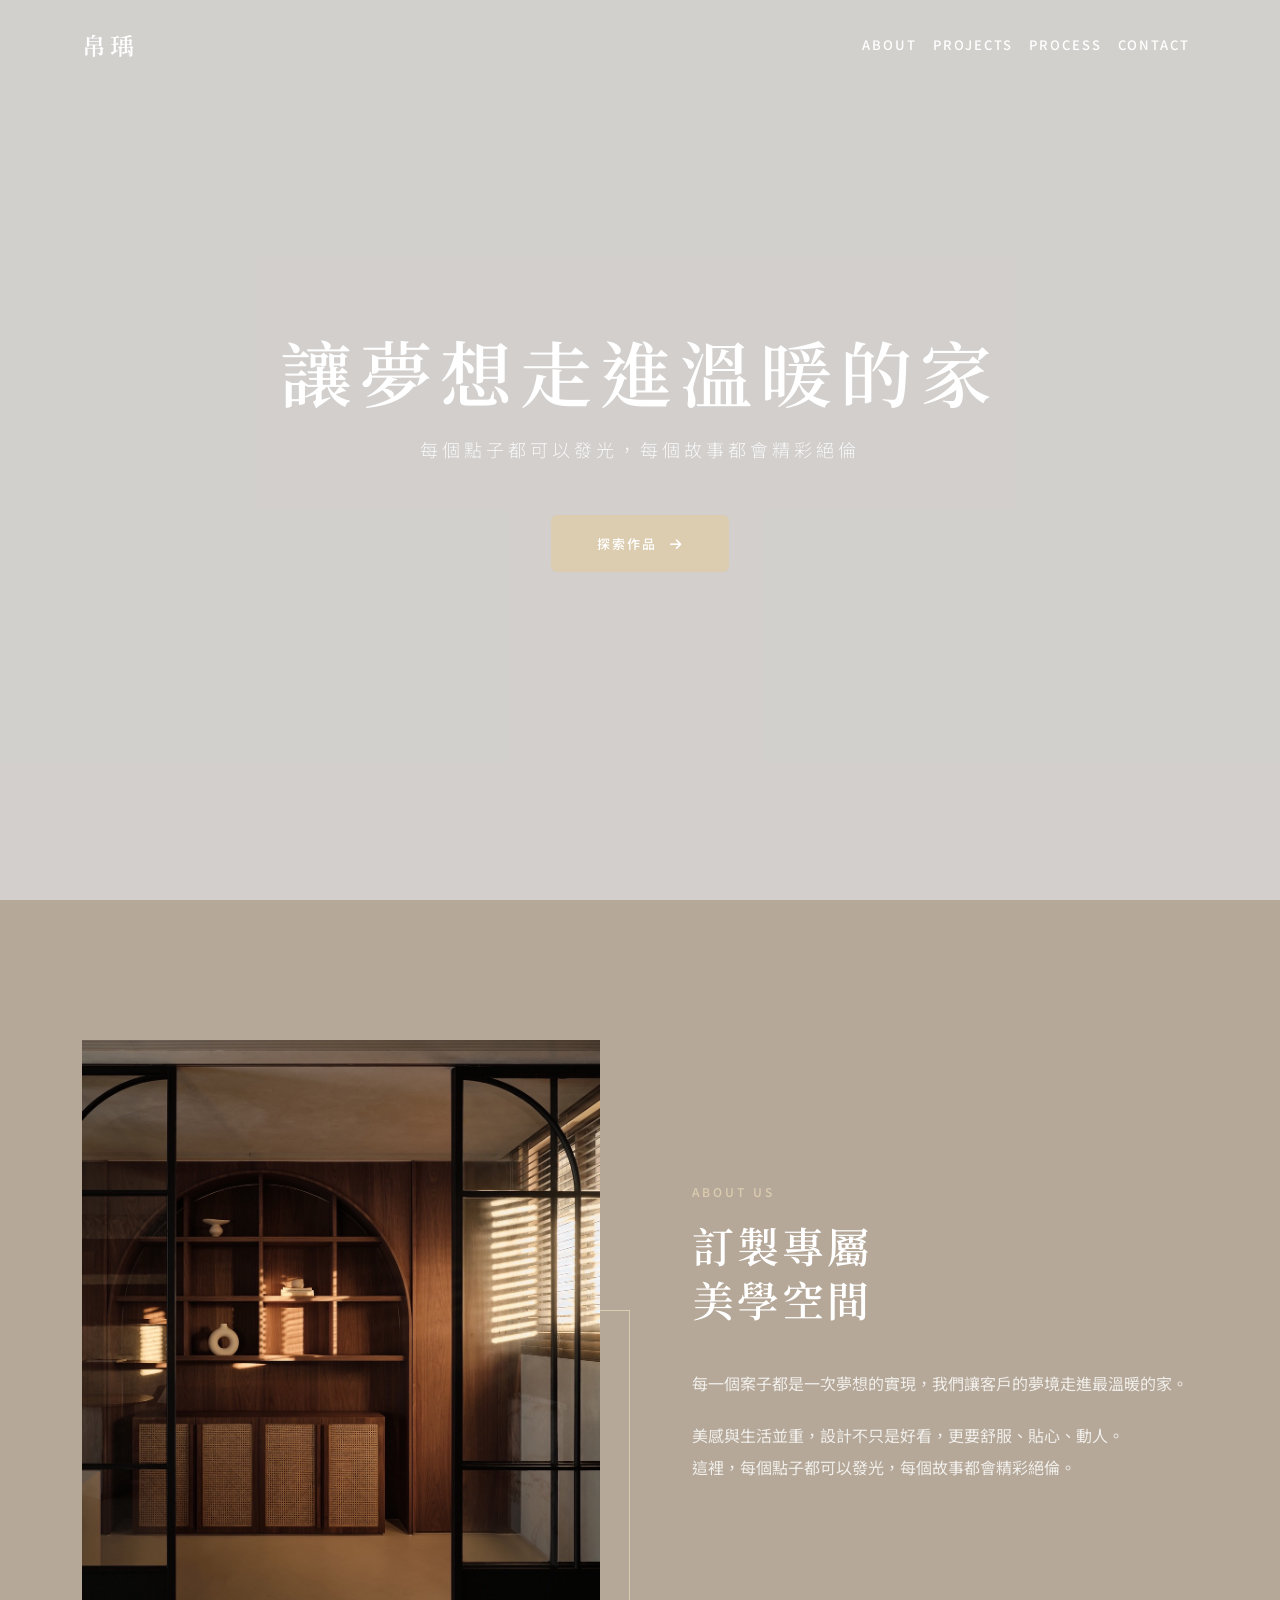
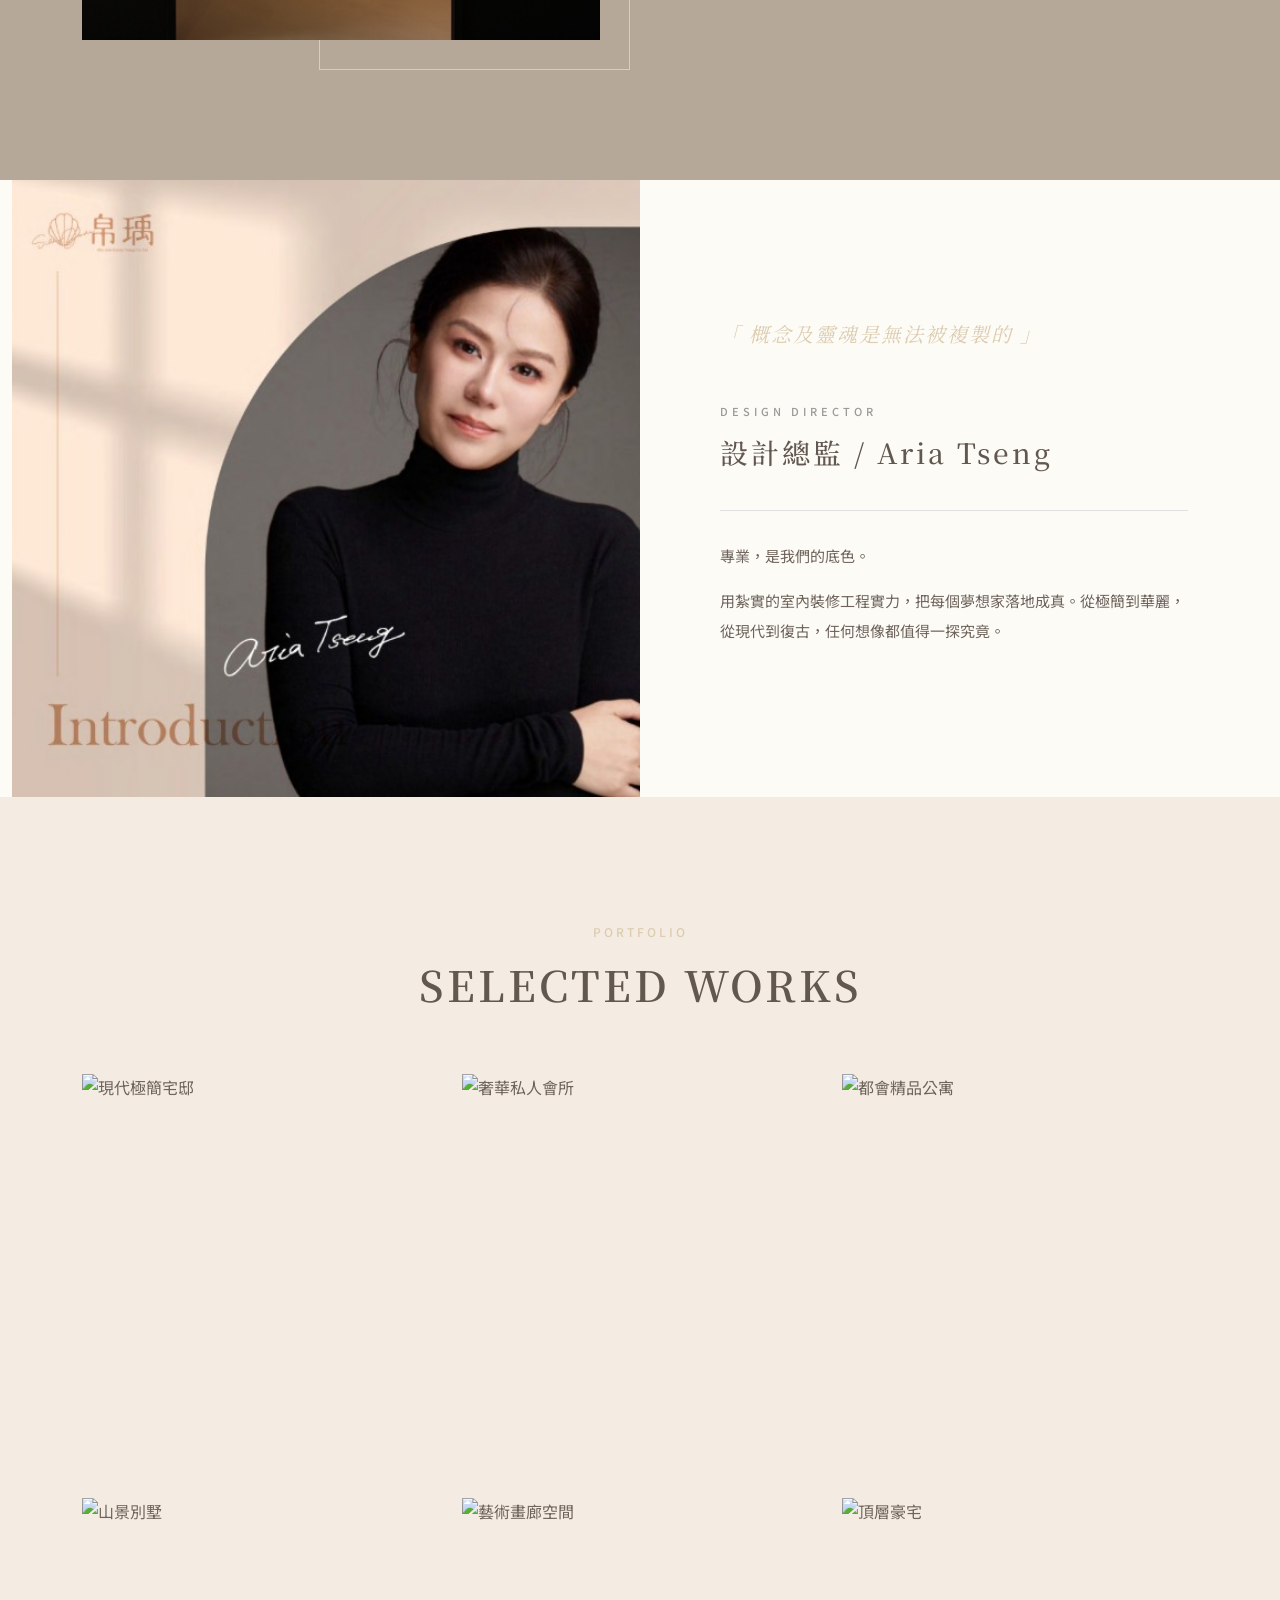
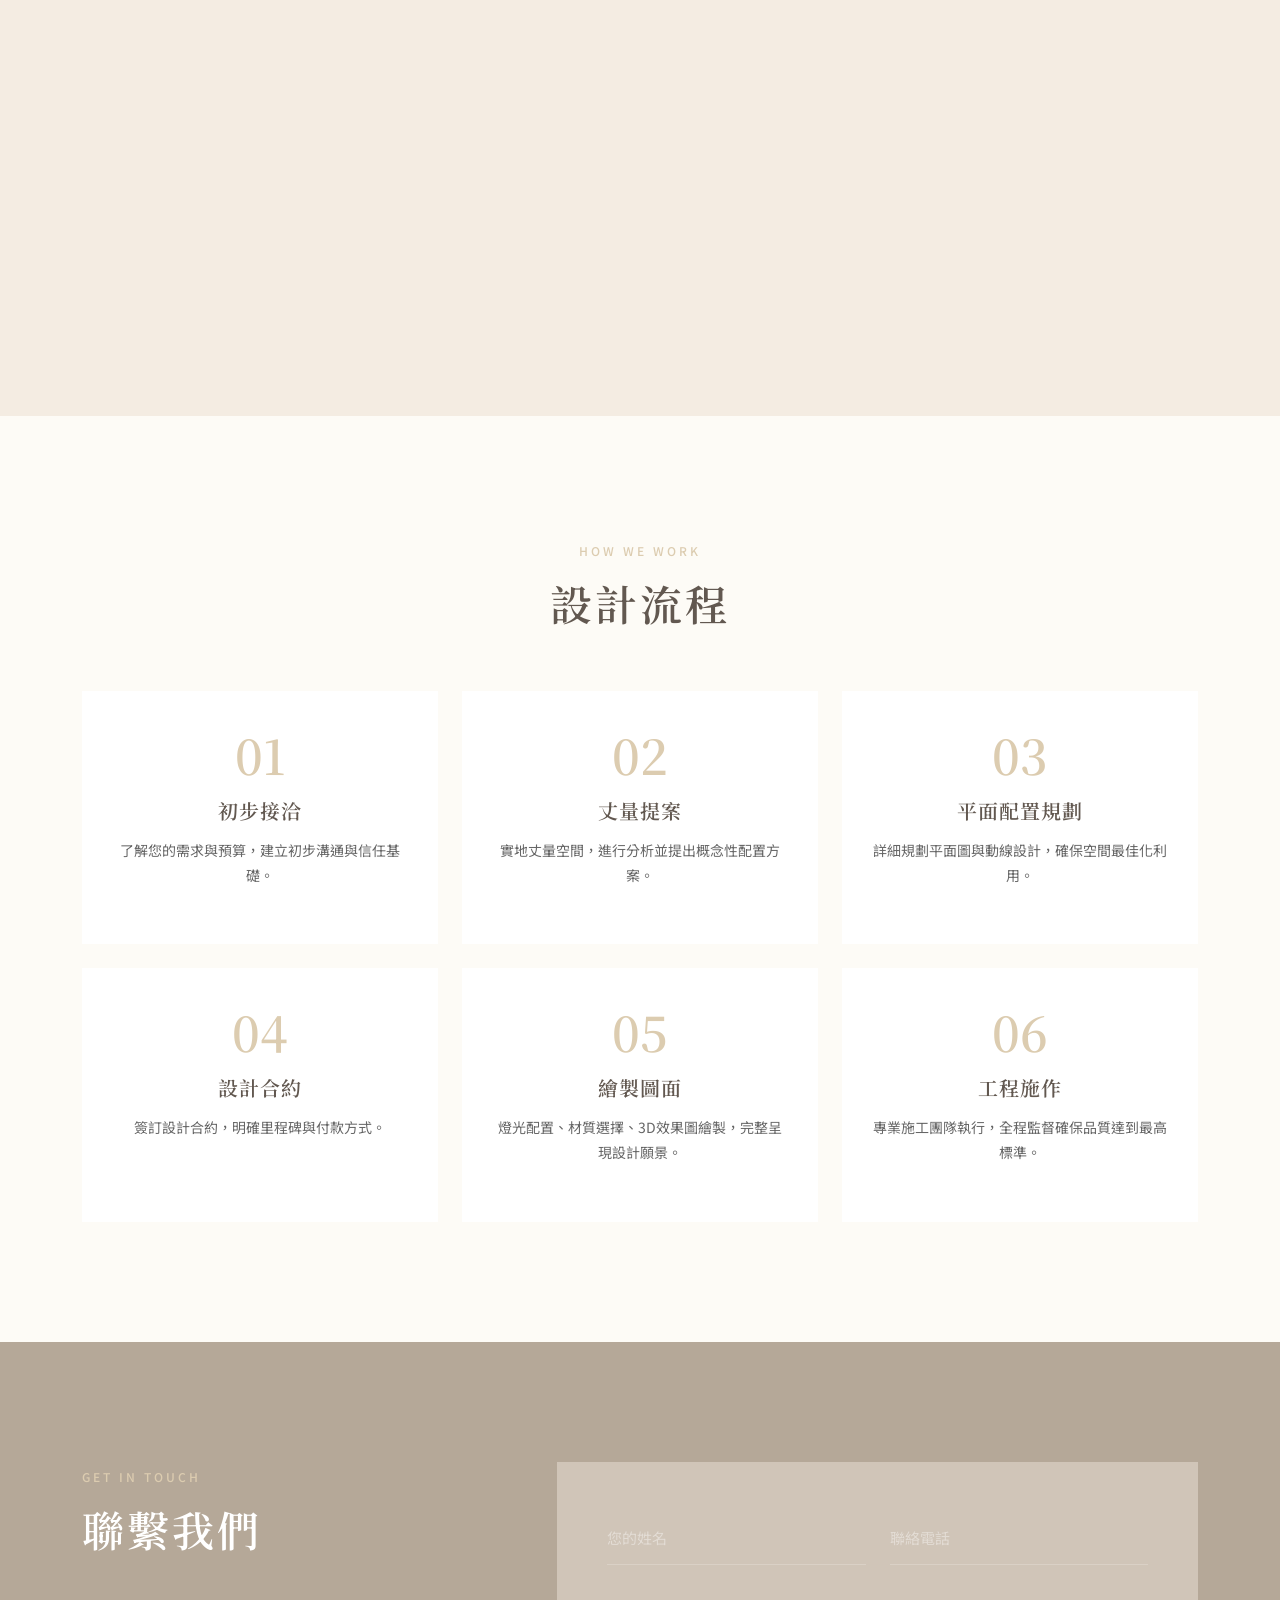
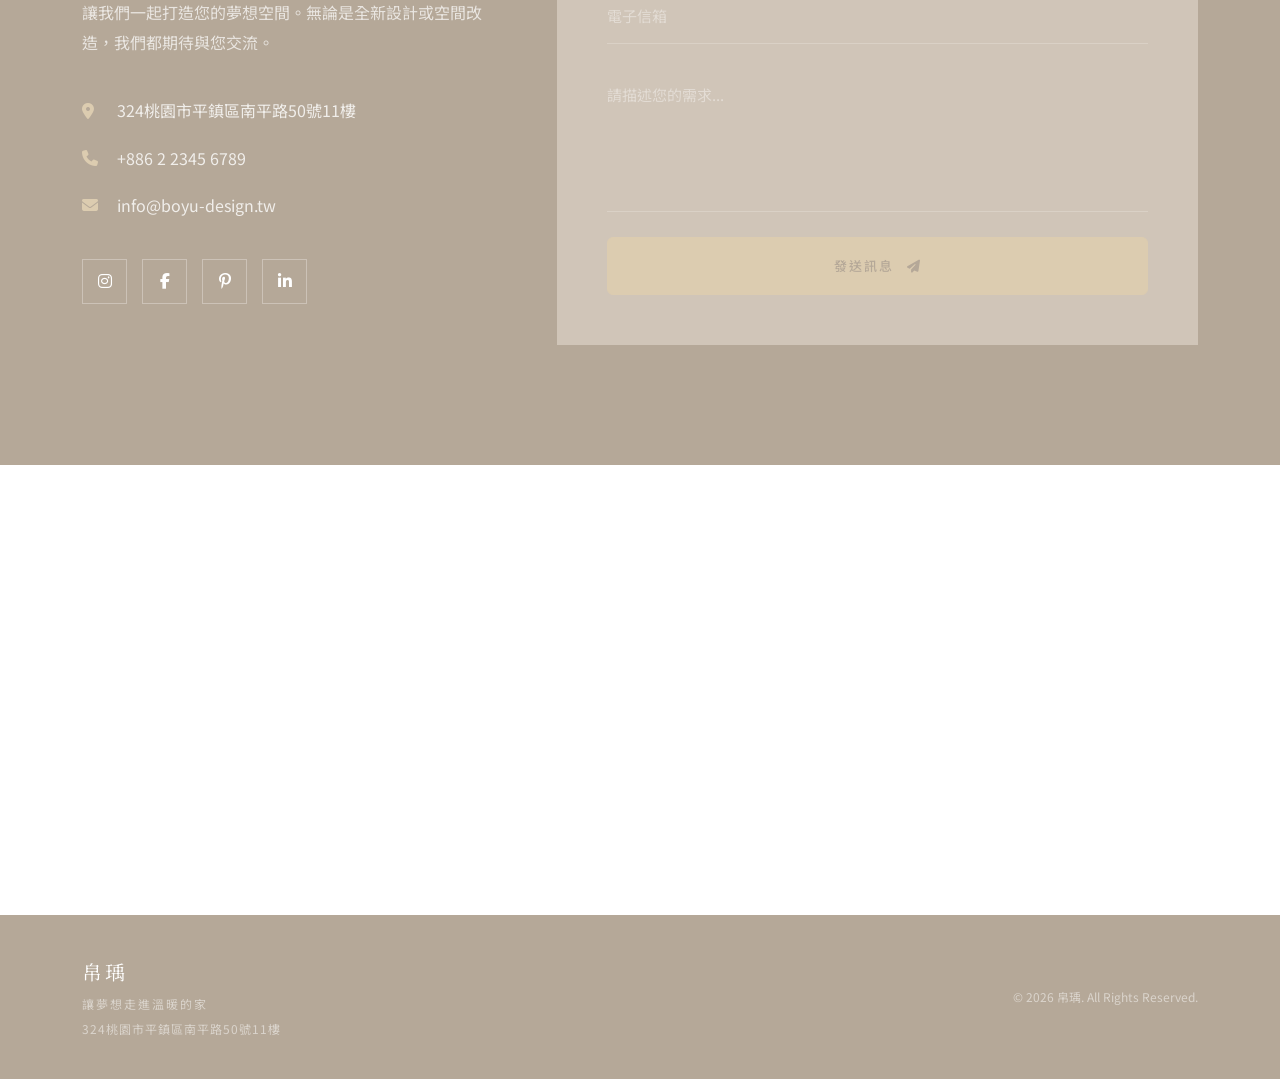
==== index.html @ a14db88b "feat: add interactive Google Maps to footer" ====
<!DOCTYPE html>
<html lang="zh-TW">

<head>
    <meta charset="UTF-8">
    <meta name="viewport" content="width=device-width, initial-scale=1.0">
    <meta name="description" content="帛瑀室內設計 - 每一個案子都是一次夢想的實現，讓客戶的夢境走進最溫暖的家">
    <title>帛瑀 | 頂級室內設計</title>

    <!-- Google Fonts -->
    <link rel="preconnect" href="https://fonts.googleapis.com">
    <link rel="preconnect" href="https://fonts.gstatic.com" crossorigin>
    <link
        href="https://fonts.googleapis.com/css2?family=Noto+Sans+TC:wght@300;400;500;700&family=Noto+Serif+TC:wght@400;500;600;700&display=swap"
        rel="stylesheet">

    <!-- Bootstrap 5 CSS -->
    <link href="https://cdn.jsdelivr.net/npm/bootstrap@5.3.2/dist/css/bootstrap.min.css" rel="stylesheet">

    <!-- Font Awesome -->
    <link rel="stylesheet" href="https://cdnjs.cloudflare.com/ajax/libs/font-awesome/6.5.1/css/all.min.css">

    <!-- Custom CSS -->
    <link rel="stylesheet" href="style.css">
</head>

<body>
    <!-- Navbar -->
    <nav class="navbar navbar-expand-lg fixed-top" id="mainNavbar">
        <div class="container">
            <a class="navbar-brand" href="#">帛瑀</a>
            <button class="navbar-toggler" type="button" data-bs-toggle="collapse" data-bs-target="#navbarNav"
                aria-controls="navbarNav" aria-expanded="false" aria-label="Toggle navigation">
                <span class="navbar-toggler-icon"></span>
            </button>
            <div class="collapse navbar-collapse justify-content-end" id="navbarNav">
                <ul class="navbar-nav">
                    <li class="nav-item">
                        <a class="nav-link" href="#about">ABOUT</a>
                    </li>
                    <li class="nav-item">
                        <a class="nav-link" href="#projects">PROJECTS</a>
                    </li>
                    <li class="nav-item">
                        <a class="nav-link" href="#process">PROCESS</a>
                    </li>
                    <li class="nav-item">
                        <a class="nav-link" href="#contact">CONTACT</a>
                    </li>
                </ul>
            </div>
        </div>
    </nav>

    <!-- Hero Section -->
    <section class="hero-section" id="hero">
        <div class="hero-slideshow">
            <div class="hero-slide hero-slide-1 active"></div>
            <div class="hero-slide hero-slide-2"></div>
        </div>
        <div class="hero-overlay"></div>
        <div class="hero-content">
            <h1 class="hero-title">讓夢想走進溫暖的家</h1>
            <p class="hero-subtitle">每個點子都可以發光，每個故事都會精彩絕倫</p>
            <a href="#projects" class="btn btn-hero">探索作品 <i class="fas fa-arrow-right ms-2"></i></a>
        </div>
    </section>

    <!-- About Section -->
    <section class="about-section" id="about">
        <div class="container">
            <div class="row align-items-center">
                <div class="col-lg-6 about-image-col">
                    <div class="about-image-wrapper">
                        <img src="IMG_1016.JPG" alt="關於我們" class="about-image">
                        <div class="about-image-accent"></div>
                    </div>
                </div>
                <div class="col-lg-6 about-text-col">
                    <div class="about-content" data-reveal>
                        <span class="section-label">ABOUT US</span>
                        <h2 class="section-title">訂製專屬<br>美學空間</h2>
                        <p class="about-description">
                            每一個案子都是一次夢想的實現，我們讓客戶的夢境走進最溫暖的家。
                        </p>
                        <p class="about-description">
                            美感與生活並重，設計不只是好看，更要舒服、貼心、動人。<br>
                            這裡，每個點子都可以發光，每個故事都會精彩絕倫。
                        </p>
                    </div>
                </div>
            </div>
        </div>
    </section>

    <!-- Designer Section -->
    <section class="designer-section" id="designer">
        <div class="container-fluid">
            <div class="row g-0 align-items-stretch">
                <div class="col-lg-6">
                    <div class="designer-photo">
                        <img src="introductor.jpg" alt="設計總監 Aria Tseng">
                    </div>
                </div>
                <div class="col-lg-6">
                    <div class="designer-info">
                        <div class="designer-quote">
                            「 概念及靈魂是無法被複製的 」
                        </div>
                        <div class="designer-header">
                            <span class="designer-label">DESIGN DIRECTOR</span>
                            <h2 class="designer-title">設計總監 / Aria Tseng</h2>
                        </div>
                        <div class="designer-bio">
                            <p>專業，是我們的底色。</p>
                            <p>用紮實的室內裝修工程實力，把每個夢想家落地成真。從極簡到華麗，從現代到復古，任何想像都值得一探究竟。</p>
                        </div>
                    </div>
                </div>
            </div>
        </div>
    </section>

    <!-- Projects Section -->
    <section class="projects-section" id="projects">
        <div class="container">
            <div class="section-header text-center">
                <span class="section-label">PORTFOLIO</span>
                <h2 class="section-title">SELECTED WORKS</h2>
            </div>
            <div class="row row-cols-1 row-cols-md-2 row-cols-lg-3 g-4">
                <div class="col">
                    <div class="project-card">
                        <div class="project-image-wrapper">
                            <img src="https://images.unsplash.com/photo-1600607687939-ce8a6c25118c?w=600&q=80"
                                alt="現代極簡宅邸" class="project-image">
                            <div class="project-overlay">
                                <h3 class="project-title">林口亞昕昕上城</h3>
                                <span class="project-category">Residential</span>
                            </div>
                        </div>
                    </div>
                </div>
                <div class="col">
                    <div class="project-card">
                        <div class="project-image-wrapper">
                            <img src="https://images.unsplash.com/photo-1600566753190-17f0baa2a6c3?w=600&q=80"
                                alt="奢華私人會所" class="project-image">
                            <div class="project-overlay">
                                <h3 class="project-title">桃園京懋睿和</h3>
                                <span class="project-category">Residential</span>
                            </div>
                        </div>
                    </div>
                </div>
                <div class="col">
                    <div class="project-card">
                        <div class="project-image-wrapper">
                            <img src="https://images.unsplash.com/photo-1600585154340-be6161a56a0c?w=600&q=80"
                                alt="都會精品公寓" class="project-image">
                            <div class="project-overlay">
                                <h3 class="project-title">平鎮雲鑽</h3>
                                <span class="project-category">Residential</span>
                            </div>
                        </div>
                    </div>
                </div>
                <div class="col">
                    <div class="project-card">
                        <div class="project-image-wrapper">
                            <img src="https://images.unsplash.com/photo-1600573472591-ee6b68d14c68?w=600&q=80"
                                alt="山景別墅" class="project-image">
                            <div class="project-overlay">
                                <h3 class="project-title">山景別墅</h3>
                                <span class="project-category">Residential</span>
                            </div>
                        </div>
                    </div>
                </div>
                <div class="col">
                    <div class="project-card">
                        <div class="project-image-wrapper">
                            <img src="https://images.unsplash.com/photo-1600566753086-00f18fb6b3ea?w=600&q=80"
                                alt="藝術畫廊空間" class="project-image">
                            <div class="project-overlay">
                                <h3 class="project-title">藝術畫廊空間</h3>
                                <span class="project-category">Commercial</span>
                            </div>
                        </div>
                    </div>
                </div>
                <div class="col">
                    <div class="project-card">
                        <div class="project-image-wrapper">
                            <img src="https://images.unsplash.com/photo-1600210491892-03d54c0aaf87?w=600&q=80"
                                alt="頂層豪宅" class="project-image">
                            <div class="project-overlay">
                                <h3 class="project-title">頂層豪宅</h3>
                                <span class="project-category">Residential</span>
                            </div>
                        </div>
                    </div>
                </div>
            </div>
        </div>
    </section>

    <!-- Process Section -->
    <section class="process-section" id="process">
        <div class="container">
            <div class="section-header text-center">
                <span class="section-label">HOW WE WORK</span>
                <h2 class="section-title">設計流程</h2>
            </div>
            <div class="row row-cols-1 row-cols-md-2 row-cols-lg-3 g-4">
                <div class="col">
                    <div class="process-card">
                        <div class="process-number">01</div>
                        <h3 class="process-title">初步接洽</h3>
                        <p class="process-description">了解您的需求與預算，建立初步溝通與信任基礎。</p>
                    </div>
                </div>
                <div class="col">
                    <div class="process-card">
                        <div class="process-number">02</div>
                        <h3 class="process-title">丈量提案</h3>
                        <p class="process-description">實地丈量空間，進行分析並提出概念性配置方案。</p>
                    </div>
                </div>
                <div class="col">
                    <div class="process-card">
                        <div class="process-number">03</div>
                        <h3 class="process-title">平面配置規劃</h3>
                        <p class="process-description">詳細規劃平面圖與動線設計，確保空間最佳化利用。</p>
                    </div>
                </div>
                <div class="col">
                    <div class="process-card">
                        <div class="process-number">04</div>
                        <h3 class="process-title">設計合約</h3>
                        <p class="process-description">簽訂設計合約，明確里程碑與付款方式。</p>
                    </div>
                </div>
                <div class="col">
                    <div class="process-card">
                        <div class="process-number">05</div>
                        <h3 class="process-title">繪製圖面</h3>
                        <p class="process-description">燈光配置、材質選擇、3D效果圖繪製，完整呈現設計願景。</p>
                    </div>
                </div>
                <div class="col">
                    <div class="process-card">
                        <div class="process-number">06</div>
                        <h3 class="process-title">工程施作</h3>
                        <p class="process-description">專業施工團隊執行，全程監督確保品質達到最高標準。</p>
                    </div>
                </div>
            </div>
        </div>
    </section>

    <!-- Contact Section -->
    <section class="contact-section" id="contact">
        <div class="container">
            <div class="row">
                <div class="col-lg-5">
                    <div class="contact-info">
                        <span class="section-label section-label-light">GET IN TOUCH</span>
                        <h2 class="section-title section-title-light">聯繫我們</h2>
                        <p class="contact-description">
                            讓我們一起打造您的夢想空間。無論是全新設計或空間改造，我們都期待與您交流。
                        </p>
                        <div class="contact-details">
                            <div class="contact-item">
                                <i class="fas fa-map-marker-alt"></i>
                                <span>324桃園市平鎮區南平路50號11樓</span>
                            </div>
                            <div class="contact-item">
                                <i class="fas fa-phone"></i>
                                <span>+886 2 2345 6789</span>
                            </div>
                            <div class="contact-item">
                                <i class="fas fa-envelope"></i>
                                <span>info@boyu-design.tw</span>
                            </div>
                        </div>
                        <div class="social-links">
                            <a href="#" class="social-link"><i class="fab fa-instagram"></i></a>
                            <a href="#" class="social-link"><i class="fab fa-facebook-f"></i></a>
                            <a href="#" class="social-link"><i class="fab fa-pinterest-p"></i></a>
                            <a href="#" class="social-link"><i class="fab fa-linkedin-in"></i></a>
                        </div>
                    </div>
                </div>
                <div class="col-lg-7">
                    <form class="contact-form" id="contactForm">
                        <div class="row">
                            <div class="col-md-6">
                                <div class="form-group">
                                    <input type="text" class="form-control" id="name" placeholder="您的姓名" required>
                                </div>
                            </div>
                            <div class="col-md-6">
                                <div class="form-group">
                                    <input type="tel" class="form-control" id="phone" placeholder="聯絡電話" required>
                                </div>
                            </div>
                        </div>
                        <div class="form-group">
                            <input type="email" class="form-control" id="email" placeholder="電子信箱">
                        </div>
                        <div class="form-group">
                            <textarea class="form-control" id="message" rows="5" placeholder="請描述您的需求..."
                                required></textarea>
                        </div>
                        <button type="submit" class="btn btn-submit">
                            發送訊息 <i class="fas fa-paper-plane ms-2"></i>
                        </button>
                    </form>
                </div>
            </div>
        </div>
    </section>

    <!-- Footer -->
    <div id="map"></div>

    <footer class="footer">
        <div class="container">
            <div class="footer-content">
                <div class="footer-brand">
                    <span class="footer-logo">帛瑀</span>
                    <p class="footer-tagline">讓夢想走進溫暖的家</p>
                    <p class="footer-address">324桃園市平鎮區南平路50號11樓</p>
                </div>
                <div class="footer-copyright">
                    <p>&copy; 2026 帛瑀. All Rights Reserved.</p>
                </div>
            </div>
        </div>
    </footer>

    <!-- Bootstrap 5 JS -->
    <script src="https://cdn.jsdelivr.net/npm/bootstrap@5.3.2/dist/js/bootstrap.bundle.min.js"></script>

    <!-- Custom JS -->
    <script src="script.js"></script>
    <script async defer
        src="https://maps.googleapis.com/maps/api/js?key=AIzaSyBw-R6jNY-JsJ9cR61QXnN6y1eOKD6UX2U&callback=initMap"></script>
</body>

</html>
---- style.css ----
/* ============================================
   帛瑀 - Luxury Interior Design Website
   Custom Stylesheet
   ============================================ */

/* === CSS Variables === */
:root {
    --primary-bg: #FDFBF6;
    --white: #FFFFFF;
    --text-dark: #6F645C;
    --heading-dark: #625850;
    --accent-gold: #DCCCB0;
    --accent-gold-dark: #C4B090;
    --hero-overlay: rgba(95, 85, 75, 0.28);
    --dark-bg: #B5A898;
    --dark-bg-lighter: #D0C5B8;
    --nude-beige: #F4ECE2;
    --warm-gray: #D5CBC0;

    --font-heading: 'Noto Serif TC', serif;
    --font-body: 'Noto Sans TC', sans-serif;

    --transition-smooth: all 0.4s cubic-bezier(0.4, 0, 0.2, 1);
    --transition-fast: all 0.3s ease;
}

/* === Reset & Base Styles === */
* {
    margin: 0;
    padding: 0;
    box-sizing: border-box;
}

html {
    scroll-behavior: smooth;
}

body {
    font-family: var(--font-body);
    font-size: 16px;
    line-height: 1.7;
    color: var(--text-dark);
    background-color: var(--white);
    overflow-x: hidden;
}

h1,
h2,
h3,
h4,
h5,
h6 {
    font-family: var(--font-heading);
    color: var(--heading-dark);
    font-weight: 600;
    letter-spacing: 2px;
}

a {
    text-decoration: none;
    color: inherit;
    transition: var(--transition-fast);
}

img {
    max-width: 100%;
    height: auto;
}

/* === Section Common Styles === */
section {
    padding: 140px 0;
}

.section-label {
    display: inline-block;
    font-family: var(--font-body);
    font-size: 12px;
    font-weight: 500;
    letter-spacing: 3px;
    text-transform: uppercase;
    color: var(--accent-gold);
    margin-bottom: 15px;
}

.section-label-light {
    color: var(--accent-gold);
}

.section-title {
    font-size: 42px;
    font-weight: 600;
    letter-spacing: 3px;
    margin-bottom: 40px;
    line-height: 1.3;
}

.section-title-light {
    color: var(--white);
}

.section-header {
    margin-bottom: 60px;
}

/* === Navbar === */
.navbar {
    padding: 20px 0;
    transition: var(--transition-smooth);
    background: transparent;
}

.navbar.scrolled {
    background: var(--white);
    box-shadow: 0 2px 20px rgba(0, 0, 0, 0.1);
    padding: 15px 0;
}

.navbar-brand {
    font-family: var(--font-heading);
    font-size: 24px;
    font-weight: 600;
    letter-spacing: 4px;
    color: var(--white) !important;
    transition: var(--transition-fast);
}

.navbar.scrolled .navbar-brand {
    color: var(--heading-dark) !important;
}

.navbar-nav .nav-link {
    font-family: var(--font-body);
    font-size: 13px;
    font-weight: 500;
    letter-spacing: 2px;
    text-transform: uppercase;
    color: var(--white);
    padding: 10px 20px;
    position: relative;
}

.navbar.scrolled .navbar-nav .nav-link {
    color: var(--text-dark);
}

.navbar-nav .nav-link::after {
    content: '';
    position: absolute;
    bottom: 5px;
    left: 20px;
    width: 0;
    height: 1px;
    background: var(--accent-gold);
    transition: var(--transition-fast);
}

.navbar-nav .nav-link:hover::after,
.navbar-nav .nav-link.active::after {
    width: calc(100% - 40px);
}

.navbar-nav .nav-link:hover {
    color: var(--accent-gold);
}

.navbar.scrolled .navbar-nav .nav-link:hover {
    color: var(--accent-gold);
}

/* Hamburger Menu */
.navbar-toggler {
    border: 1px solid var(--white);
    padding: 8px 12px;
}

.navbar.scrolled .navbar-toggler {
    border-color: var(--text-dark);
}

.navbar-toggler-icon {
    background-image: url("data:image/svg+xml,%3csvg xmlns='http://www.w3.org/2000/svg' viewBox='0 0 30 30'%3e%3cpath stroke='rgba(255, 255, 255, 1)' stroke-linecap='round' stroke-miterlimit='10' stroke-width='2' d='M4 7h22M4 15h22M4 23h22'/%3e%3c/svg%3e");
}

.navbar.scrolled .navbar-toggler-icon {
    background-image: url("data:image/svg+xml,%3csvg xmlns='http://www.w3.org/2000/svg' viewBox='0 0 30 30'%3e%3cpath stroke='rgba(51, 51, 51, 1)' stroke-linecap='round' stroke-miterlimit='10' stroke-width='2' d='M4 7h22M4 15h22M4 23h22'/%3e%3c/svg%3e");
}

/* === Hero Section === */
.hero-section {
    height: 100vh;
    min-height: 700px;
    position: relative;
    display: flex;
    align-items: center;
    justify-content: center;
}

.hero-slideshow {
    position: absolute;
    top: 0;
    left: 0;
    width: 100%;
    height: 100%;
    z-index: 0;
}

.hero-slide {
    position: absolute;
    top: 0;
    left: 0;
    width: 100%;
    height: 100%;
    background-size: cover;
    background-position: center;
    opacity: 0;
    transition: opacity 1.5s ease-in-out;
}

.hero-slide.active {
    opacity: 1;
}

.hero-slide-1 {
    background-image: url('HUAN3254.jpg');
}

.hero-slide-2 {
    background-image: url('IMG_1014.JPG');
}

.hero-overlay {
    position: absolute;
    top: 0;
    left: 0;
    width: 100%;
    height: 100%;
    background: var(--hero-overlay);
    z-index: 1;
}

.hero-content {
    position: relative;
    z-index: 2;
    text-align: center;
    padding: 0 20px;
}

.hero-title {
    font-size: 72px;
    color: var(--white);
    margin-bottom: 20px;
    letter-spacing: 8px;
    animation: fadeInUp 1s ease;
}

.hero-subtitle {
    font-family: var(--font-body);
    font-size: 18px;
    font-weight: 300;
    color: rgba(255, 255, 255, 0.85);
    letter-spacing: 4px;
    margin-bottom: 50px;
    animation: fadeInUp 1s ease 0.2s backwards;
}

.btn-hero {
    display: inline-block;
    padding: 18px 45px;
    font-family: var(--font-body);
    font-size: 13px;
    font-weight: 500;
    letter-spacing: 2px;
    text-transform: uppercase;
    color: var(--white);
    background: var(--accent-gold);
    border: 1px solid var(--accent-gold);
    transition: var(--transition-smooth);
    animation: fadeInUp 1s ease 0.4s backwards;
}

.btn-hero:hover {
    background: transparent;
    color: var(--accent-gold);
    border-color: var(--accent-gold);
}

@keyframes fadeInUp {
    from {
        opacity: 0;
        transform: translateY(30px);
    }

    to {
        opacity: 1;
        transform: translateY(0);
    }
}

/* === About Section === */
.about-section {
    background: var(--dark-bg);
    overflow: hidden;
}

.about-image-col {
    padding-right: 40px;
}

.about-image-wrapper {
    position: relative;
}

.about-image {
    width: 100%;
    height: 600px;
    object-fit: cover;
}

.about-image-accent {
    position: absolute;
    bottom: -30px;
    right: -30px;
    width: 60%;
    height: 60%;
    border: 1px solid var(--accent-gold);
    z-index: -1;
}

.about-text-col {
    display: flex;
    align-items: center;
}

.about-content {
    padding-left: 40px;
}

.about-section .section-title {
    color: var(--white);
}

.about-description {
    font-size: 16px;
    line-height: 2;
    color: rgba(255, 255, 255, 0.8);
    margin-bottom: 20px;
}

.about-stats {
    display: flex;
    gap: 50px;
    margin-top: 40px;
    padding-top: 40px;
    border-top: 1px solid rgba(255, 255, 255, 0.1);
}

.stat-item {
    text-align: center;
}

.stat-number {
    display: block;
    font-family: var(--font-heading);
    font-size: 48px;
    font-weight: 600;
    color: var(--accent-gold);
    line-height: 1;
    margin-bottom: 10px;
}

.stat-label {
    font-size: 13px;
    letter-spacing: 1px;
    color: rgba(255, 255, 255, 0.6);
    text-transform: uppercase;
}

/* === Designer Section === */
.designer-section {
    padding: 0;
    overflow: hidden;
    background: var(--primary-bg);
}

.designer-photo {
    height: 100%;
    min-height: 500px;
    overflow: hidden;
}

.designer-photo img {
    width: 100%;
    height: 100%;
    object-fit: cover;
    object-position: top center;
}

.designer-info {
    height: 100%;
    display: flex;
    flex-direction: column;
    justify-content: center;
    padding: 80px 80px;
    background: var(--primary-bg);
}

.designer-quote {
    font-family: var(--font-heading);
    font-size: 20px;
    font-style: italic;
    color: var(--accent-gold);
    letter-spacing: 2px;
    margin-bottom: 50px;
    line-height: 1.8;
}

.designer-label {
    display: block;
    font-family: var(--font-body);
    font-size: 11px;
    font-weight: 500;
    letter-spacing: 4px;
    color: #999;
    margin-bottom: 15px;
    text-transform: uppercase;
}

.designer-title {
    font-family: var(--font-heading);
    font-size: 28px;
    font-weight: 500;
    color: var(--heading-dark);
    letter-spacing: 3px;
    margin-bottom: 40px;
}

.designer-bio {
    border-top: 1px solid #e0e0e0;
    padding-top: 30px;
}

.designer-bio p {
    font-size: 15px;
    line-height: 2;
    color: var(--text-dark);
    margin-bottom: 15px;
}

@media (max-width: 991px) {
    .designer-photo {
        min-height: 400px;
    }

    .designer-info {
        padding: 60px 40px;
    }

    .designer-quote {
        font-size: 18px;
        margin-bottom: 30px;
    }

    .designer-title {
        font-size: 24px;
    }
}

/* === Projects Section === */
.projects-section {
    background: var(--nude-beige);
    padding: 120px 0;
}

.project-card {
    overflow: hidden;
    cursor: pointer;
}

.project-image-wrapper {
    position: relative;
    overflow: hidden;
    height: 400px;
}

.project-image {
    width: 100%;
    height: 100%;
    object-fit: cover;
    transition: var(--transition-smooth);
}

.project-overlay {
    position: absolute;
    bottom: 0;
    left: 0;
    width: 100%;
    padding: 30px;
    background: linear-gradient(to top, rgba(0, 0, 0, 0.8), transparent);
    opacity: 0;
    transform: translateY(20px);
    transition: var(--transition-smooth);
}

.project-card:hover .project-image {
    transform: scale(1.05);
}

.project-card:hover .project-overlay {
    opacity: 1;
    transform: translateY(0);
}

.project-title {
    font-size: 22px;
    color: var(--accent-gold);
    margin-bottom: 5px;
    letter-spacing: 1px;
}

.project-category {
    font-size: 12px;
    letter-spacing: 2px;
    text-transform: uppercase;
    color: rgba(255, 255, 255, 0.7);
}

/* === Process Section === */
.process-section {
    background: var(--primary-bg);
    padding: 120px 0;
}

.process-card {
    text-align: center;
    padding: 40px 30px;
    background: var(--white);
    transition: var(--transition-smooth);
    height: 100%;
}

.process-card:hover {
    transform: translateY(-10px);
    box-shadow: 0 20px 40px rgba(0, 0, 0, 0.08);
}

.process-number {
    font-family: var(--font-heading);
    font-size: 48px;
    font-weight: 600;
    color: var(--accent-gold);
    margin-bottom: 20px;
    line-height: 1;
}

.process-title {
    font-size: 20px;
    margin-bottom: 15px;
    letter-spacing: 1px;
}

.process-description {
    font-size: 14px;
    line-height: 1.8;
    color: #666;
}

/* === Contact Section === */
.contact-section {
    background: var(--dark-bg);
    padding: 120px 0;
}

.contact-info {
    padding-right: 50px;
}

.contact-description {
    font-size: 16px;
    line-height: 1.9;
    color: rgba(255, 255, 255, 0.7);
    margin-bottom: 40px;
}

.contact-details {
    margin-bottom: 40px;
}

.contact-item {
    display: flex;
    align-items: center;
    margin-bottom: 20px;
    color: rgba(255, 255, 255, 0.8);
}

.contact-item i {
    width: 20px;
    color: var(--accent-gold);
    margin-right: 15px;
}

.social-links {
    display: flex;
    gap: 15px;
}

.social-link {
    width: 45px;
    height: 45px;
    display: flex;
    align-items: center;
    justify-content: center;
    border: 1px solid rgba(255, 255, 255, 0.3);
    color: var(--white);
    transition: var(--transition-fast);
}

.social-link:hover {
    background: var(--accent-gold);
    border-color: var(--accent-gold);
    color: var(--white);
}

/* Contact Form */
.contact-form {
    background: var(--dark-bg-lighter);
    padding: 50px;
}

.form-group {
    margin-bottom: 25px;
}

.form-control {
    background: transparent;
    border: none;
    border-bottom: 1px solid rgba(255, 255, 255, 0.2);
    border-radius: 0;
    padding: 15px 0;
    color: var(--white);
    font-family: var(--font-body);
    font-size: 15px;
    transition: var(--transition-fast);
}

.form-control::placeholder {
    color: rgba(255, 255, 255, 0.4);
}

.form-control:focus {
    background: transparent;
    border-color: var(--accent-gold);
    box-shadow: none;
    color: var(--white);
}

textarea.form-control {
    resize: none;
}

.btn-submit {
    display: inline-block;
    padding: 18px 45px;
    font-family: var(--font-body);
    font-size: 13px;
    font-weight: 500;
    letter-spacing: 2px;
    text-transform: uppercase;
    color: var(--dark-bg);
    background: var(--accent-gold);
    border: 1px solid var(--accent-gold);
    transition: var(--transition-smooth);
    width: 100%;
}

.btn-submit:hover {
    background: transparent;
    color: var(--accent-gold);
}

/* === Footer === */
.footer {
    background: var(--dark-bg);
    padding: 40px 0;
}

.footer-content {
    display: flex;
    justify-content: space-between;
    align-items: center;
}

.footer-logo {
    font-family: var(--font-heading);
    font-size: 20px;
    letter-spacing: 3px;
    color: var(--white);
}

.footer-tagline {
    font-size: 12px;
    letter-spacing: 2px;
    color: rgba(255, 255, 255, 0.5);
    margin-top: 5px;
    margin-bottom: 0;
}

.footer-address {
    font-size: 12px;
    letter-spacing: 1px;
    color: rgba(255, 255, 255, 0.5);
    margin-top: 5px;
    margin-bottom: 0;
}

.footer-copyright p {
    font-size: 12px;
    color: rgba(255, 255, 255, 0.5);
    margin: 0;
}

/* === Responsive Styles === */
@media (max-width: 1199px) {
    .hero-title {
        font-size: 56px;
    }

    .section-title {
        font-size: 36px;
    }
}

@media (max-width: 991px) {
    section {
        padding: 80px 0;
    }

    .hero-title {
        font-size: 48px;
        letter-spacing: 4px;
    }

    .hero-subtitle {
        font-size: 16px;
    }

    .navbar-collapse {
        background: var(--white);
        padding: 20px;
        margin-top: 15px;
        box-shadow: 0 10px 30px rgba(0, 0, 0, 0.1);
    }

    .navbar-nav .nav-link {
        color: var(--text-dark);
        padding: 12px 0;
    }

    .navbar-nav .nav-link::after {
        left: 0;
    }

    .navbar-nav .nav-link:hover::after,
    .navbar-nav .nav-link.active::after {
        width: 30px;
    }

    .about-image-col {
        padding-right: 12px;
        margin-bottom: 50px;
    }

    .about-content {
        padding-left: 0;
    }

    .about-image {
        height: 450px;
    }

    .about-image-accent {
        display: none;
    }

    .contact-info {
        padding-right: 0;
        margin-bottom: 50px;
    }
}

@media (max-width: 767px) {
    .hero-section {
        background-attachment: scroll;
    }

    .hero-title {
        font-size: 36px;
        letter-spacing: 2px;
    }

    .hero-subtitle {
        font-size: 14px;
        letter-spacing: 2px;
    }

    .section-title {
        font-size: 28px;
        letter-spacing: 2px;
    }

    .about-stats {
        gap: 30px;
        flex-wrap: wrap;
        justify-content: center;
    }

    .stat-number {
        font-size: 36px;
    }

    .project-image-wrapper {
        height: 300px;
    }

    .contact-form {
        padding: 30px;
    }

    .footer-content {
        flex-direction: column;
        text-align: center;
        gap: 20px;
    }
}

@media (max-width: 575px) {
    .hero-title {
        font-size: 28px;
    }

    .btn-hero,
    .btn-submit {
        padding: 15px 35px;
        font-size: 12px;
    }

    .process-card {
        margin-bottom: 20px;
    }
}

/* === Utility Classes === */
.text-gold {
    color: var(--accent-gold);
}

.bg-gold {
    background-color: var(--accent-gold);
}

/* === Scrollbar Styling === */
::-webkit-scrollbar {
    width: 8px;
}

::-webkit-scrollbar-track {
    background: var(--primary-bg);
}

::-webkit-scrollbar-thumb {
    background: var(--accent-gold);
}

::-webkit-scrollbar-thumb:hover {
    background: var(--accent-gold-dark);
}

#map {
    width: 100%;
    height: 400px;
    margin-top: 50px;
}

.custom-map-control {
    background-color: rgba(20, 20, 20, 0.9);
    border: 1px solid var(--accent-gold);
    border-radius: 4px;
    box-shadow: 0 4px 10px rgba(0, 0, 0, 0.5);
    cursor: pointer;
    margin: 15px;
    text-align: center;
    transition: all 0.3s ease;
    display: inline-block;
}

.custom-map-control:hover {
    background-color: var(--accent-gold);
    transform: translateY(-2px);
    box-shadow: 0 6px 15px rgba(199, 168, 77, 0.3);
}

.custom-map-control-text {
    color: var(--accent-gold);
    font-family: inherit;
    /* Inherit web font */
    font-size: 14px;
    font-weight: 500;
    line-height: 36px;
    padding-left: 15px;
    padding-right: 15px;
    letter-spacing: 1px;
    transition: color 0.3s ease;
}

.custom-map-control:hover .custom-map-control-text {
    color: #000;
}
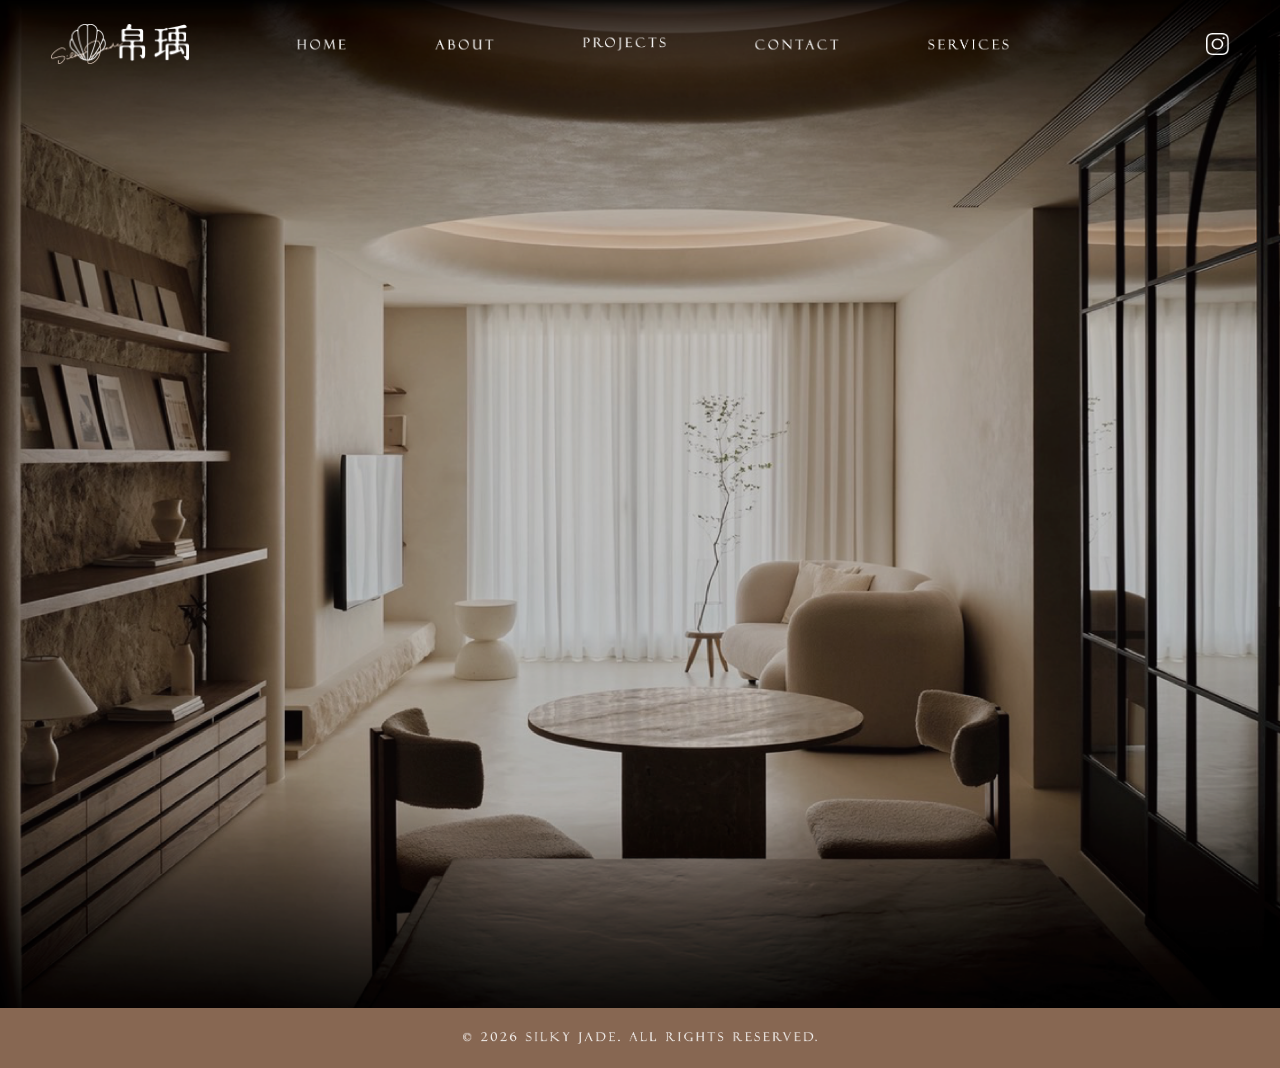
==== commit b9746043: "feat: 新增多頁面架構與完整圖片資源 - 新增 about.html、contact.html、projects.html、services.html 頁面 - 新增 about_png/ 與 h" ====
--- a/index.html
+++ b/index.html
@@ -4,349 +4,73 @@
 <head>
     <meta charset="UTF-8">
     <meta name="viewport" content="width=device-width, initial-scale=1.0">
-    <meta name="description" content="帛瑀室內設計 - 每一個案子都是一次夢想的實現，讓客戶的夢境走進最溫暖的家">
-    <title>帛瑀 | 頂級室內設計</title>
+    <meta name="description" content="帛瑪室內設計 (Silky Jade) - Designed with warmth. Crafted with care.">
+    <title>帛瑪室內設計 | Silky Jade Interior Design</title>
 
     <!-- Google Fonts -->
     <link rel="preconnect" href="https://fonts.googleapis.com">
     <link rel="preconnect" href="https://fonts.gstatic.com" crossorigin>
     <link
-        href="https://fonts.googleapis.com/css2?family=Noto+Sans+TC:wght@300;400;500;700&family=Noto+Serif+TC:wght@400;500;600;700&display=swap"
+        href="https://fonts.googleapis.com/css2?family=Noto+Sans+TC:wght@300;400;500&family=Noto+Serif+TC:wght@300;400&family=Playfair+Display:ital,wght@0,400;0,500;1,400&display=swap"
         rel="stylesheet">
 
-    <!-- Bootstrap 5 CSS -->
-    <link href="https://cdn.jsdelivr.net/npm/bootstrap@5.3.2/dist/css/bootstrap.min.css" rel="stylesheet">
-
-    <!-- Font Awesome -->
-    <link rel="stylesheet" href="https://cdnjs.cloudflare.com/ajax/libs/font-awesome/6.5.1/css/all.min.css">
-
-    <!-- Custom CSS -->
+    <!-- CSS -->
     <link rel="stylesheet" href="style.css">
 </head>
 
 <body>
-    <!-- Navbar -->
-    <nav class="navbar navbar-expand-lg fixed-top" id="mainNavbar">
-        <div class="container">
-            <a class="navbar-brand" href="#">帛瑀</a>
-            <button class="navbar-toggler" type="button" data-bs-toggle="collapse" data-bs-target="#navbarNav"
-                aria-controls="navbarNav" aria-expanded="false" aria-label="Toggle navigation">
-                <span class="navbar-toggler-icon"></span>
-            </button>
-            <div class="collapse navbar-collapse justify-content-end" id="navbarNav">
-                <ul class="navbar-nav">
-                    <li class="nav-item">
-                        <a class="nav-link" href="#about">ABOUT</a>
-                    </li>
-                    <li class="nav-item">
-                        <a class="nav-link" href="#projects">PROJECTS</a>
-                    </li>
-                    <li class="nav-item">
-                        <a class="nav-link" href="#process">PROCESS</a>
-                    </li>
-                    <li class="nav-item">
-                        <a class="nav-link" href="#contact">CONTACT</a>
-                    </li>
-                </ul>
-            </div>
-        </div>
-    </nav>
+
+    <!-- Header & Navbar -->
+    <header>
+        <!-- Left: Logo -->
+        <a href="/" class="logo-link">
+            <img src="home_png/HOME_LOGO.png" alt="帛瑪 Silky Jade LOGO">
+        </a>
+
+        <!-- Center: Nav (純圖片，無文字) -->
+        <nav class="main-nav">
+            <a href="index.html"><img src="home_png/HOME_HOME-t.png" alt="HOME"></a>
+            <a href="about.html"><img src="home_png/HOME_ABOUT-t.png" alt="ABOUT"></a>
+            <a href="projects.html"><img src="home_png/HOME_PROJECTS-t.png" alt="PROJECTS"></a>
+            <a href="contact.html"><img src="home_png/HOME_CONTACT-t.png" alt="CONTACT"></a>
+            <a href="services.html"><img src="home_png/HOME_SERVICES-t.png" alt="SERVICES"></a>
+        </nav>
+
+        <!-- Right: IG Icon -->
+        <a href="https://www.instagram.com/" target="_blank" class="ig-link" aria-label="Instagram">
+            <img src="home_png/HOME_IGICON.png" alt="Instagram">
+        </a>
+    </header>
 
     <!-- Hero Section -->
-    <section class="hero-section" id="hero">
-        <div class="hero-slideshow">
-            <div class="hero-slide hero-slide-1 active"></div>
-            <div class="hero-slide hero-slide-2"></div>
+    <section class="hero">
+        <div class="hero-image-wrapper">
+            <img src="home_png/HOME.png" alt="Silky Jade Interior Design Context" class="hero-bg-img">
         </div>
-        <div class="hero-overlay"></div>
-        <div class="hero-content">
-            <h1 class="hero-title">讓夢想走進溫暖的家</h1>
-            <p class="hero-subtitle">每個點子都可以發光，每個故事都會精彩絕倫</p>
-            <a href="#projects" class="btn btn-hero">探索作品 <i class="fas fa-arrow-right ms-2"></i></a>
+
+        <!-- Text Elements (Absolutely Positioned Images) -->
+        <div class="hero-slogan-center">
+            <img src="home_png/HOME_Designed with-t.png" alt="Designed with warmth. Crafted with care.">
         </div>
-    </section>
 
-    <!-- About Section -->
-    <section class="about-section" id="about">
-        <div class="container">
-            <div class="row align-items-center">
-                <div class="col-lg-6 about-image-col">
-                    <div class="about-image-wrapper">
-                        <img src="IMG_1016.JPG" alt="關於我們" class="about-image">
-                        <div class="about-image-accent"></div>
-                    </div>
-                </div>
-                <div class="col-lg-6 about-text-col">
-                    <div class="about-content" data-reveal>
-                        <span class="section-label">ABOUT US</span>
-                        <h2 class="section-title">訂製專屬<br>美學空間</h2>
-                        <p class="about-description">
-                            每一個案子都是一次夢想的實現，我們讓客戶的夢境走進最溫暖的家。
-                        </p>
-                        <p class="about-description">
-                            美感與生活並重，設計不只是好看，更要舒服、貼心、動人。<br>
-                            這裡，每個點子都可以發光，每個故事都會精彩絕倫。
-                        </p>
-                    </div>
-                </div>
-            </div>
+        <div class="hero-text-bottom-left">
+            <img src="home_png/HOME_silkyjade-t.png" alt="Silky Jade Interior Design Co. Ltd.">
         </div>
-    </section>
 
-    <!-- Designer Section -->
-    <section class="designer-section" id="designer">
-        <div class="container-fluid">
-            <div class="row g-0 align-items-stretch">
-                <div class="col-lg-6">
-                    <div class="designer-photo">
-                        <img src="introductor.jpg" alt="設計總監 Aria Tseng">
-                    </div>
-                </div>
-                <div class="col-lg-6">
-                    <div class="designer-info">
-                        <div class="designer-quote">
-                            「 概念及靈魂是無法被複製的 」
-                        </div>
-                        <div class="designer-header">
-                            <span class="designer-label">DESIGN DIRECTOR</span>
-                            <h2 class="designer-title">設計總監 / Aria Tseng</h2>
-                        </div>
-                        <div class="designer-bio">
-                            <p>專業，是我們的底色。</p>
-                            <p>用紮實的室內裝修工程實力，把每個夢想家落地成真。從極簡到華麗，從現代到復古，任何想像都值得一探究竟。</p>
-                        </div>
-                    </div>
-                </div>
-            </div>
-        </div>
-    </section>
-
-    <!-- Projects Section -->
-    <section class="projects-section" id="projects">
-        <div class="container">
-            <div class="section-header text-center">
-                <span class="section-label">PORTFOLIO</span>
-                <h2 class="section-title">SELECTED WORKS</h2>
-            </div>
-            <div class="row row-cols-1 row-cols-md-2 row-cols-lg-3 g-4">
-                <div class="col">
-                    <div class="project-card">
-                        <div class="project-image-wrapper">
-                            <img src="https://images.unsplash.com/photo-1600607687939-ce8a6c25118c?w=600&q=80"
-                                alt="現代極簡宅邸" class="project-image">
-                            <div class="project-overlay">
-                                <h3 class="project-title">林口亞昕昕上城</h3>
-                                <span class="project-category">Residential</span>
-                            </div>
-                        </div>
-                    </div>
-                </div>
-                <div class="col">
-                    <div class="project-card">
-                        <div class="project-image-wrapper">
-                            <img src="https://images.unsplash.com/photo-1600566753190-17f0baa2a6c3?w=600&q=80"
-                                alt="奢華私人會所" class="project-image">
-                            <div class="project-overlay">
-                                <h3 class="project-title">桃園京懋睿和</h3>
-                                <span class="project-category">Residential</span>
-                            </div>
-                        </div>
-                    </div>
-                </div>
-                <div class="col">
-                    <div class="project-card">
-                        <div class="project-image-wrapper">
-                            <img src="https://images.unsplash.com/photo-1600585154340-be6161a56a0c?w=600&q=80"
-                                alt="都會精品公寓" class="project-image">
-                            <div class="project-overlay">
-                                <h3 class="project-title">平鎮雲鑽</h3>
-                                <span class="project-category">Residential</span>
-                            </div>
-                        </div>
-                    </div>
-                </div>
-                <div class="col">
-                    <div class="project-card">
-                        <div class="project-image-wrapper">
-                            <img src="https://images.unsplash.com/photo-1600573472591-ee6b68d14c68?w=600&q=80"
-                                alt="山景別墅" class="project-image">
-                            <div class="project-overlay">
-                                <h3 class="project-title">山景別墅</h3>
-                                <span class="project-category">Residential</span>
-                            </div>
-                        </div>
-                    </div>
-                </div>
-                <div class="col">
-                    <div class="project-card">
-                        <div class="project-image-wrapper">
-                            <img src="https://images.unsplash.com/photo-1600566753086-00f18fb6b3ea?w=600&q=80"
-                                alt="藝術畫廊空間" class="project-image">
-                            <div class="project-overlay">
-                                <h3 class="project-title">藝術畫廊空間</h3>
-                                <span class="project-category">Commercial</span>
-                            </div>
-                        </div>
-                    </div>
-                </div>
-                <div class="col">
-                    <div class="project-card">
-                        <div class="project-image-wrapper">
-                            <img src="https://images.unsplash.com/photo-1600210491892-03d54c0aaf87?w=600&q=80"
-                                alt="頂層豪宅" class="project-image">
-                            <div class="project-overlay">
-                                <h3 class="project-title">頂層豪宅</h3>
-                                <span class="project-category">Residential</span>
-                            </div>
-                        </div>
-                    </div>
-                </div>
-            </div>
-        </div>
-    </section>
-
-    <!-- Process Section -->
-    <section class="process-section" id="process">
-        <div class="container">
-            <div class="section-header text-center">
-                <span class="section-label">HOW WE WORK</span>
-                <h2 class="section-title">設計流程</h2>
-            </div>
-            <div class="row row-cols-1 row-cols-md-2 row-cols-lg-3 g-4">
-                <div class="col">
-                    <div class="process-card">
-                        <div class="process-number">01</div>
-                        <h3 class="process-title">初步接洽</h3>
-                        <p class="process-description">了解您的需求與預算，建立初步溝通與信任基礎。</p>
-                    </div>
-                </div>
-                <div class="col">
-                    <div class="process-card">
-                        <div class="process-number">02</div>
-                        <h3 class="process-title">丈量提案</h3>
-                        <p class="process-description">實地丈量空間，進行分析並提出概念性配置方案。</p>
-                    </div>
-                </div>
-                <div class="col">
-                    <div class="process-card">
-                        <div class="process-number">03</div>
-                        <h3 class="process-title">平面配置規劃</h3>
-                        <p class="process-description">詳細規劃平面圖與動線設計，確保空間最佳化利用。</p>
-                    </div>
-                </div>
-                <div class="col">
-                    <div class="process-card">
-                        <div class="process-number">04</div>
-                        <h3 class="process-title">設計合約</h3>
-                        <p class="process-description">簽訂設計合約，明確里程碑與付款方式。</p>
-                    </div>
-                </div>
-                <div class="col">
-                    <div class="process-card">
-                        <div class="process-number">05</div>
-                        <h3 class="process-title">繪製圖面</h3>
-                        <p class="process-description">燈光配置、材質選擇、3D效果圖繪製，完整呈現設計願景。</p>
-                    </div>
-                </div>
-                <div class="col">
-                    <div class="process-card">
-                        <div class="process-number">06</div>
-                        <h3 class="process-title">工程施作</h3>
-                        <p class="process-description">專業施工團隊執行，全程監督確保品質達到最高標準。</p>
-                    </div>
-                </div>
-            </div>
-        </div>
-    </section>
-
-    <!-- Contact Section -->
-    <section class="contact-section" id="contact">
-        <div class="container">
-            <div class="row">
-                <div class="col-lg-5">
-                    <div class="contact-info">
-                        <span class="section-label section-label-light">GET IN TOUCH</span>
-                        <h2 class="section-title section-title-light">聯繫我們</h2>
-                        <p class="contact-description">
-                            讓我們一起打造您的夢想空間。無論是全新設計或空間改造，我們都期待與您交流。
-                        </p>
-                        <div class="contact-details">
-                            <div class="contact-item">
-                                <i class="fas fa-map-marker-alt"></i>
-                                <span>324桃園市平鎮區南平路50號11樓</span>
-                            </div>
-                            <div class="contact-item">
-                                <i class="fas fa-phone"></i>
-                                <span>+886 2 2345 6789</span>
-                            </div>
-                            <div class="contact-item">
-                                <i class="fas fa-envelope"></i>
-                                <span>info@boyu-design.tw</span>
-                            </div>
-                        </div>
-                        <div class="social-links">
-                            <a href="#" class="social-link"><i class="fab fa-instagram"></i></a>
-                            <a href="#" class="social-link"><i class="fab fa-facebook-f"></i></a>
-                            <a href="#" class="social-link"><i class="fab fa-pinterest-p"></i></a>
-                            <a href="#" class="social-link"><i class="fab fa-linkedin-in"></i></a>
-                        </div>
-                    </div>
-                </div>
-                <div class="col-lg-7">
-                    <form class="contact-form" id="contactForm">
-                        <div class="row">
-                            <div class="col-md-6">
-                                <div class="form-group">
-                                    <input type="text" class="form-control" id="name" placeholder="您的姓名" required>
-                                </div>
-                            </div>
-                            <div class="col-md-6">
-                                <div class="form-group">
-                                    <input type="tel" class="form-control" id="phone" placeholder="聯絡電話" required>
-                                </div>
-                            </div>
-                        </div>
-                        <div class="form-group">
-                            <input type="email" class="form-control" id="email" placeholder="電子信箱">
-                        </div>
-                        <div class="form-group">
-                            <textarea class="form-control" id="message" rows="5" placeholder="請描述您的需求..."
-                                required></textarea>
-                        </div>
-                        <button type="submit" class="btn btn-submit">
-                            發送訊息 <i class="fas fa-paper-plane ms-2"></i>
-                        </button>
-                    </form>
-                </div>
-            </div>
+        <div class="hero-text-bottom-right">
+            <img src="home_png/HOME_t-t.png" alt="溫度設計 | 細節落地">
         </div>
     </section>
 
     <!-- Footer -->
-    <div id="map"></div>
-
-    <footer class="footer">
-        <div class="container">
-            <div class="footer-content">
-                <div class="footer-brand">
-                    <span class="footer-logo">帛瑀</span>
-                    <p class="footer-tagline">讓夢想走進溫暖的家</p>
-                    <p class="footer-address">324桃園市平鎮區南平路50號11樓</p>
-                </div>
-                <div class="footer-copyright">
-                    <p>&copy; 2026 帛瑀. All Rights Reserved.</p>
-                </div>
-            </div>
+    <footer>
+        <div class="footer-content">
+            <img src="home_png/HOME_@2026-t.png" alt="© 2026 SILKY JADE. ALL RIGHTS RESERVED.">
         </div>
     </footer>
 
-    <!-- Bootstrap 5 JS -->
-    <script src="https://cdn.jsdelivr.net/npm/bootstrap@5.3.2/dist/js/bootstrap.bundle.min.js"></script>
-
-    <!-- Custom JS -->
-    <script src="script.js"></script>
-    <script async defer
-        src="https://maps.googleapis.com/maps/api/js?key=AIzaSyBw-R6jNY-JsJ9cR61QXnN6y1eOKD6UX2U&callback=initMap"></script>
+    <!-- JavaScript -->
+    <script src="main.js"></script>
 </body>
 
 </html>
--- a/style.css
+++ b/style.css
@@ -1,30 +1,23 @@
 /* ============================================
-   帛瑀 - Luxury Interior Design Website
-   Custom Stylesheet
+   Silky Jade (帛瑪室內設計) - Official Styles
+   Vanilla CSS3 - No Frameworks
    ============================================ */
 
-/* === CSS Variables === */
+/* === 1. Global Variables & Reset === */
 :root {
-    --primary-bg: #FDFBF6;
+    --bg-color: #F9F6F2;
+    --text-primary: #5C4D42;
+    --text-accent: #8C7A6B;
     --white: #FFFFFF;
-    --text-dark: #6F645C;
-    --heading-dark: #625850;
-    --accent-gold: #DCCCB0;
-    --accent-gold-dark: #C4B090;
-    --hero-overlay: rgba(95, 85, 75, 0.28);
-    --dark-bg: #B5A898;
-    --dark-bg-lighter: #D0C5B8;
-    --nude-beige: #F4ECE2;
-    --warm-gray: #D5CBC0;
-
-    --font-heading: 'Noto Serif TC', serif;
-    --font-body: 'Noto Sans TC', sans-serif;
-
-    --transition-smooth: all 0.4s cubic-bezier(0.4, 0, 0.2, 1);
-    --transition-fast: all 0.3s ease;
-}
-
-/* === Reset & Base Styles === */
+    --black: #1A1A1A;
+
+    --font-serif-en: 'Playfair Display', serif;
+    --font-serif-zh: 'Noto Serif TC', serif;
+    --font-sans: 'Noto Sans TC', sans-serif;
+
+    --header-height: 80px;
+}
+
 * {
     margin: 0;
     padding: 0;
@@ -36,882 +29,844 @@
 }
 
 body {
-    font-family: var(--font-body);
-    font-size: 16px;
-    line-height: 1.7;
-    color: var(--text-dark);
-    background-color: var(--white);
+    width: 100%;
+    font-family: var(--font-sans);
+    color: var(--text-primary);
+    background-color: var(--bg-color);
     overflow-x: hidden;
-}
-
-h1,
-h2,
-h3,
-h4,
-h5,
-h6 {
-    font-family: var(--font-heading);
-    color: var(--heading-dark);
-    font-weight: 600;
-    letter-spacing: 2px;
 }
 
 a {
     text-decoration: none;
     color: inherit;
-    transition: var(--transition-fast);
-}
-
-img {
-    max-width: 100%;
-    height: auto;
-}
-
-/* === Section Common Styles === */
-section {
-    padding: 140px 0;
-}
-
-.section-label {
-    display: inline-block;
-    font-family: var(--font-body);
-    font-size: 12px;
-    font-weight: 500;
-    letter-spacing: 3px;
-    text-transform: uppercase;
-    color: var(--accent-gold);
-    margin-bottom: 15px;
-}
-
-.section-label-light {
-    color: var(--accent-gold);
-}
-
-.section-title {
-    font-size: 42px;
-    font-weight: 600;
-    letter-spacing: 3px;
-    margin-bottom: 40px;
-    line-height: 1.3;
-}
-
-.section-title-light {
-    color: var(--white);
-}
-
-.section-header {
-    margin-bottom: 60px;
-}
-
-/* === Navbar === */
-.navbar {
-    padding: 20px 0;
-    transition: var(--transition-smooth);
-    background: transparent;
-}
-
-.navbar.scrolled {
-    background: var(--white);
-    box-shadow: 0 2px 20px rgba(0, 0, 0, 0.1);
-    padding: 15px 0;
-}
-
-.navbar-brand {
-    font-family: var(--font-heading);
-    font-size: 24px;
-    font-weight: 600;
-    letter-spacing: 4px;
-    color: var(--white) !important;
-    transition: var(--transition-fast);
-}
-
-.navbar.scrolled .navbar-brand {
-    color: var(--heading-dark) !important;
-}
-
-.navbar-nav .nav-link {
-    font-family: var(--font-body);
-    font-size: 13px;
-    font-weight: 500;
-    letter-spacing: 2px;
-    text-transform: uppercase;
-    color: var(--white);
-    padding: 10px 20px;
-    position: relative;
-}
-
-.navbar.scrolled .navbar-nav .nav-link {
-    color: var(--text-dark);
-}
-
-.navbar-nav .nav-link::after {
-    content: '';
-    position: absolute;
-    bottom: 5px;
-    left: 20px;
-    width: 0;
-    height: 1px;
-    background: var(--accent-gold);
-    transition: var(--transition-fast);
-}
-
-.navbar-nav .nav-link:hover::after,
-.navbar-nav .nav-link.active::after {
-    width: calc(100% - 40px);
-}
-
-.navbar-nav .nav-link:hover {
-    color: var(--accent-gold);
-}
-
-.navbar.scrolled .navbar-nav .nav-link:hover {
-    color: var(--accent-gold);
-}
-
-/* Hamburger Menu */
-.navbar-toggler {
-    border: 1px solid var(--white);
-    padding: 8px 12px;
-}
-
-.navbar.scrolled .navbar-toggler {
-    border-color: var(--text-dark);
-}
-
-.navbar-toggler-icon {
-    background-image: url("data:image/svg+xml,%3csvg xmlns='http://www.w3.org/2000/svg' viewBox='0 0 30 30'%3e%3cpath stroke='rgba(255, 255, 255, 1)' stroke-linecap='round' stroke-miterlimit='10' stroke-width='2' d='M4 7h22M4 15h22M4 23h22'/%3e%3c/svg%3e");
-}
-
-.navbar.scrolled .navbar-toggler-icon {
-    background-image: url("data:image/svg+xml,%3csvg xmlns='http://www.w3.org/2000/svg' viewBox='0 0 30 30'%3e%3cpath stroke='rgba(51, 51, 51, 1)' stroke-linecap='round' stroke-miterlimit='10' stroke-width='2' d='M4 7h22M4 15h22M4 23h22'/%3e%3c/svg%3e");
-}
-
-/* === Hero Section === */
-.hero-section {
-    height: 100vh;
-    min-height: 700px;
-    position: relative;
-    display: flex;
-    align-items: center;
-    justify-content: center;
-}
-
-.hero-slideshow {
-    position: absolute;
+    transition: opacity 0.3s ease;
+}
+
+ul {
+    list-style: none;
+}
+
+/* === 2. Header & Navbar === */
+header {
+    position: fixed;
     top: 0;
     left: 0;
     width: 100%;
-    height: 100%;
-    z-index: 0;
-}
-
-.hero-slide {
+    padding: 24px 4%;
+    box-sizing: border-box;
+    display: flex;
+    justify-content: space-between;
+    align-items: center;
+    z-index: 1000;
+    background: transparent;
+    transition: opacity 0.5s ease-in-out, transform 0.5s ease-in-out;
+}
+
+/* About page: transparent header so right image bleeds behind nav */
+body.about-page header {
+    background: transparent;
+}
+
+header.hidden {
+    opacity: 0;
+    pointer-events: none;
+    transform: translateY(-20px);
+}
+
+.logo-link {
+    display: block;
+    line-height: 0;
+}
+
+.logo-link img {
+    height: 40px;
+    width: auto;
+    display: block;
+    transition: opacity 0.3s ease;
+}
+
+.logo-link:hover img {
+    opacity: 0.6;
+}
+
+.main-nav {
+    position: absolute;
+    left: 51%;
+    top: 50%;
+    transform: translate(-50%, -50%);
+    display: flex;
+    align-items: center;
+    gap: 90px;
+}
+
+.main-nav a {
+    display: block;
+    line-height: 0;
+    transition: opacity 0.3s ease;
+    border: none;
+    text-decoration: none;
+}
+
+.main-nav a img {
+    display: block;
+    height: 10px;
+    width: auto;
+}
+
+.main-nav a:nth-child(3) img {
+    height: 13px;
+}
+
+.main-nav a:hover img {
+    opacity: 0.6;
+}
+
+.ig-link {
+    display: block;
+    line-height: 0;
+}
+
+.ig-link img {
+    height: 22px;
+    width: auto;
+    display: block;
+    transition: opacity 0.3s ease;
+}
+
+.ig-link:hover img {
+    opacity: 0.6;
+}
+
+
+/* === 3. Hero Section === */
+.hero {
+    position: relative;
+    width: 100%;
+    height: 112vh;
+    overflow: hidden;
+}
+
+.hero-image-wrapper {
     position: absolute;
     top: 0;
     left: 0;
     width: 100%;
     height: 100%;
+    z-index: 1;
+}
+
+.hero-bg-img {
+    display: block;
+    width: 100%;
+    height: 100%;
+    object-fit: cover;
+    object-position: top center;
+    transform-origin: center;
+    transform: scale(1);
+    transition: transform 2s cubic-bezier(0.25, 0.46, 0.45, 0.94);
+}
+
+.hero.is-active .hero-bg-img {
+    transform: scale(1.04);
+}
+
+.hero::after {
+    content: '';
+    position: absolute;
+    top: 0;
+    left: 0;
+    width: 100%;
+    height: 100%;
+    background: rgba(0, 0, 0, 0.2);
+    z-index: 2;
+    pointer-events: none;
+}
+
+.hero-slogan-center,
+.hero-text-bottom-left,
+.hero-text-bottom-right {
+    position: absolute;
+    z-index: 10;
+    opacity: 0;
+    transition: opacity 1.5s ease-in;
+}
+
+.hero-slogan-center img,
+.hero-text-bottom-left img,
+.hero-text-bottom-right img {
+    display: block;
+    max-width: 100%;
+    height: auto;
+}
+
+.hero.is-active .hero-slogan-center,
+.hero.is-active .hero-text-bottom-left,
+.hero.is-active .hero-text-bottom-right {
+    opacity: 1;
+}
+
+.hero-slogan-center {
+    top: 50%;
+    left: 10%;
+    transform: translateY(-50%);
+    width: clamp(250px, 28vw, 450px);
+    transition-delay: 0.2s;
+}
+
+.hero-text-bottom-left {
+    bottom: 40px;
+    left: 8%;
+    width: clamp(150px, 15vw, 250px);
+    transition-delay: 0.5s;
+}
+
+.hero-text-bottom-right {
+    bottom: 40px;
+    right: 8%;
+    width: clamp(100px, 10vw, 180px);
+    transition-delay: 0.8s;
+}
+
+
+/* === 4. Footer (Home Page) === */
+footer {
+    position: relative;
+    width: 100%;
+    background-image: url('home_png/HOME_Brown bottom#876752.png');
     background-size: cover;
     background-position: center;
+    background-repeat: no-repeat;
+    background-color: #876752;
+    padding: 1.5rem 0;
+    text-align: center;
+    z-index: 10;
+    display: flex;
+    justify-content: center;
+    align-items: center;
+}
+
+.footer-content img {
+    display: block;
+    height: 12px;
+    width: auto;
+    opacity: 0.9;
+}
+
+
+/* === 5. Responsive Styles === */
+@media (max-width: 768px) {
+    header {
+        padding: 20px 5%;
+    }
+
+    .main-nav {
+        gap: 20px;
+    }
+
+    .main-nav a img {
+        height: 12px;
+    }
+
+    .logo-link img {
+        height: 32px;
+    }
+
+    .ig-link img {
+        height: 18px;
+    }
+
+    .hero-slogan-center {
+        left: 5%;
+        width: 65%;
+    }
+
+    .hero-text-bottom-left {
+        left: 5%;
+        bottom: 50px;
+        width: 40%;
+    }
+
+    .hero-text-bottom-right {
+        right: 5%;
+        bottom: 50px;
+        width: 25%;
+    }
+
+    footer {
+        padding: 1rem 0;
+    }
+}
+
+
+/* =============================================
+   ABOUT PAGE STYLES
+   ============================================= */
+
+body.about-page {
+    background-color: #EEE9E4;
+    background-image: url('about_png/ABOUT_ABOUT.png');
+    background-size: cover;
+    background-position: top center;
+    background-repeat: no-repeat;
+    color: #5C4D42;
+    overflow-y: auto;
+    height: auto;
+}
+
+/* ---------- Scroll Fade-in Animation ---------- */
+.fade-in-up {
     opacity: 0;
-    transition: opacity 1.5s ease-in-out;
-}
-
-.hero-slide.active {
+    transform: translateY(40px);
+    transition: all 1.2s cubic-bezier(0.25, 0.46, 0.45, 0.94);
+}
+
+.fade-in-up.is-visible {
     opacity: 1;
-}
-
-.hero-slide-1 {
-    background-image: url('HUAN3254.jpg');
-}
-
-.hero-slide-2 {
-    background-image: url('IMG_1014.JPG');
-}
-
-.hero-overlay {
-    position: absolute;
-    top: 0;
-    left: 0;
-    width: 100%;
-    height: 100%;
-    background: var(--hero-overlay);
-    z-index: 1;
-}
-
-.hero-content {
-    position: relative;
-    z-index: 2;
-    text-align: center;
-    padding: 0 20px;
-}
-
-.hero-title {
-    font-size: 72px;
-    color: var(--white);
-    margin-bottom: 20px;
-    letter-spacing: 8px;
-    animation: fadeInUp 1s ease;
-}
-
-.hero-subtitle {
-    font-family: var(--font-body);
-    font-size: 18px;
-    font-weight: 300;
-    color: rgba(255, 255, 255, 0.85);
-    letter-spacing: 4px;
-    margin-bottom: 50px;
-    animation: fadeInUp 1s ease 0.2s backwards;
-}
-
-.btn-hero {
-    display: inline-block;
-    padding: 18px 45px;
-    font-family: var(--font-body);
-    font-size: 13px;
-    font-weight: 500;
-    letter-spacing: 2px;
-    text-transform: uppercase;
-    color: var(--white);
-    background: var(--accent-gold);
-    border: 1px solid var(--accent-gold);
-    transition: var(--transition-smooth);
-    animation: fadeInUp 1s ease 0.4s backwards;
-}
-
-.btn-hero:hover {
-    background: transparent;
-    color: var(--accent-gold);
-    border-color: var(--accent-gold);
-}
-
-@keyframes fadeInUp {
-    from {
-        opacity: 0;
-        transform: translateY(30px);
-    }
-
+    transform: translateY(0);
+}
+
+/* Fallback: if JS hasn't loaded in 3s, show everything */
+@keyframes forceShow {
     to {
         opacity: 1;
         transform: translateY(0);
     }
 }
 
-/* === About Section === */
+.fade-in-up {
+    animation: forceShow 0s 3s forwards;
+}
+
+/* ---------- About Global ---------- */
 .about-section {
-    background: var(--dark-bg);
-    overflow: hidden;
-}
-
-.about-image-col {
-    padding-right: 40px;
-}
-
-.about-image-wrapper {
-    position: relative;
-}
-
-.about-image {
-    width: 100%;
-    height: 600px;
-    object-fit: cover;
-}
-
-.about-image-accent {
-    position: absolute;
-    bottom: -30px;
-    right: -30px;
-    width: 60%;
-    height: 60%;
-    border: 1px solid var(--accent-gold);
+    padding: 100px 10%;
+    max-width: 1400px;
+    margin: 0 auto;
+    position: relative;
+    box-sizing: border-box;
+    overflow: visible;
+}
+
+.about-section .row {
+    display: flex;
+    flex-wrap: nowrap;
+    justify-content: space-between;
+    align-items: center;
+    gap: 5%;
+}
+
+.col-left,
+.col-right {
+    position: relative;
+    flex-shrink: 0;
+}
+
+/* Force all images inside columns to be responsive */
+.about-section img {
+    max-width: 100%;
+    height: auto;
+    display: block;
+}
+
+/* Image-based text sizing */
+.section-title-img {
+    display: block;
+    height: auto;
+    margin-bottom: 18px;
+}
+
+.section-text-img {
+    display: block;
+    height: auto;
+    margin-bottom: 12px;
+}
+
+
+/* =============================================
+   Section 1: OUR CONCEPT
+   ============================================= */
+.concept-section {
+    padding: 0 0 100px 0 !important;
+    max-width: none !important;
+    margin: 0 !important;
+}
+
+.concept-section .row {
+    align-items: flex-start;
+    gap: 0;
+}
+
+.concept-left {
+    width: 56.25%;
+    flex-shrink: 0;
+    display: flex;
+    flex-direction: column;
+    padding-top: 272px;
+    padding-left: calc(max(40px, 8.5%) + 17px);
+    padding-right: 5%;
+}
+
+/* 小圖 wrapper + ::before 錯位色塊 */
+.concept-img-wrapper {
+    position: relative;
+    width: 40%;
+    height: 284px;
+    margin-bottom: 40px;
+    isolation: isolate;
+}
+
+.concept-img-wrapper::before {
+    content: '';
+    position: absolute;
+    left: 59%;
+    top: calc(18% + 5px);
+    width: 90%;
+    height: calc(101% - 35px);
+    background-color: #DDD2CA;
     z-index: -1;
 }
 
-.about-text-col {
-    display: flex;
-    align-items: center;
-}
-
-.about-content {
-    padding-left: 40px;
-}
-
-.about-section .section-title {
-    color: var(--white);
-}
-
-.about-description {
-    font-size: 16px;
-    line-height: 2;
-    color: rgba(255, 255, 255, 0.8);
-    margin-bottom: 20px;
-}
-
-.about-stats {
-    display: flex;
-    gap: 50px;
-    margin-top: 40px;
-    padding-top: 40px;
-    border-top: 1px solid rgba(255, 255, 255, 0.1);
-}
-
-.stat-item {
-    text-align: center;
-}
-
-.stat-number {
-    display: block;
-    font-family: var(--font-heading);
-    font-size: 48px;
-    font-weight: 600;
-    color: var(--accent-gold);
-    line-height: 1;
-    margin-bottom: 10px;
-}
-
-.stat-label {
-    font-size: 13px;
-    letter-spacing: 1px;
-    color: rgba(255, 255, 255, 0.6);
-    text-transform: uppercase;
-}
-
-/* === Designer Section === */
-.designer-section {
-    padding: 0;
-    overflow: hidden;
-    background: var(--primary-bg);
-}
-
-.designer-photo {
-    height: 100%;
-    min-height: 500px;
-    overflow: hidden;
-}
-
-.designer-photo img {
+.concept-drawer-img {
     width: 100%;
     height: 100%;
     object-fit: cover;
-    object-position: top center;
-}
-
-.designer-info {
+    display: block;
+    position: relative;
+    z-index: 1;
+}
+
+.concept-text {
+    position: absolute;
+    left: 149px;
+    top: 628px;
+}
+
+.concept-text .section-title-img {
+    width: 182px;
+    height: 63px;
+    margin-bottom: 28px;
+}
+
+.concept-text .section-text-img {
+    width: 369px;
+    margin-top: 50px;
+}
+
+.concept-right {
+    width: 43.75%;
+    flex-shrink: 0;
+    margin-top: 0;
+}
+
+.concept-table-img {
+    width: 100%;
+    height: 839px;
+    object-fit: cover;
+    object-position: center top;
+    display: block;
+}
+
+
+/* =============================================
+   Section 2: COMFORTABLE THOUGHTFUL TOUCHING
+   ============================================= */
+.touching-section {
+    padding-top: 40px;
+    padding-bottom: 60px;
+    padding-left: calc(max(40px, 8.5%) - 30px);
+}
+
+.touching-left {
+    width: 515px;
+    flex-shrink: 0;
+}
+
+.touching-arch-wrapper {
+    position: relative;
+    width: 515px;
+}
+
+.touching-color-block {
+    position: absolute;
+    bottom: -20px;
+    right: -20px;
+    width: 45%;
+    height: auto;
+    z-index: 0;
+    display: block;
+}
+
+.touching-arch-img {
+    width: 515px;
+    height: 686px;
+    object-fit: cover;
+    display: block;
+    position: relative;
+    z-index: 1;
+}
+
+.touching-right {
+    width: 45%;
+    flex-shrink: 0;
+    position: relative;
+    display: flex;
+    flex-direction: column;
+    justify-content: flex-end;
+}
+
+
+.touching-content-wrapper {
+    width: 80%;
+    margin-left: auto;
+    margin-top: 20px;
+    position: relative;
+    z-index: 1;
+}
+
+.touching-plant-img {
+    width: 258px;
+    height: 258px;
+    object-fit: cover;
+    display: block;
+    margin-left: 30px;
+    margin-top: 73px;
+    margin-bottom: 30px;
+}
+
+.touching-content-wrapper .section-text-img {
+    width: 320px;
+    margin-left: 35px;
+}
+
+.comfortable-title-img {
+    width: 260px;
+    margin-top: 135px;
+    margin-left: 255px;
+}
+
+
+/* =============================================
+   Section 3: HERE
+   ============================================= */
+.here-section {
+    padding: 60px 0 80px 0 !important;
+    max-width: none !important;
+    margin: 0 !important;
+}
+
+.here-section .row {
+    align-items: flex-start;
+    gap: 0;
+}
+
+.here-left {
+    width: 28%;
+    flex-shrink: 0;
+    position: relative;
+    padding-top: 40px;
+    padding-left: 10%;
+}
+
+/* 弧線裝飾：左上方 */
+.deco-arc-left {
+    display: none;
+}
+
+.here-title-img {
+    width: 90px;
+    position: relative;
+    top: 40px;
+}
+
+.here-text {
+    margin-top: 70px;
+    position: relative;
+    left: -25px;
+    top: 100px;
+}
+
+.here-text .section-text-img {
+    width: 200px;
+    position: relative;
+    top: 160px;
+}
+
+.here-right {
+    width: 72%;
+    flex-shrink: 0;
+}
+
+/* 大圖 wrapper + ::before 錯位色塊 */
+.here-img-wrapper {
+    position: relative;
+    width: 100%;
+    isolation: isolate;
+    overflow: visible;
+}
+
+.here-img-wrapper::before {
+    content: '';
+    position: absolute;
+    top: 465px;
+    left: -30px;
+    width: 24%;
+    height: 41.25%;
+    background-color: #DDD2CB;
+    z-index: -1;
+}
+
+.here-sofa-img {
+    width: 100%;
+    height: 674px;
+    object-fit: cover;
+    object-position: center;
+    display: block;
+    position: relative;
+    top: 22px;
+    z-index: 1;
+}
+
+
+/* =============================================
+   Section 4: INTRODUCTION (Director Layout)
+   ABOUT_image-6.png = 完整背景構圖（含照片+光影+左側色板）
+   用 <img> 撐高，其餘元素 absolute 疊在上面，不裁切
+   ============================================= */
+.section-intro {
+    position: relative;
+    margin-top: 100px;
+    margin-bottom: 130px;
+}
+
+/* 背景大圖：撐開 section 的真實高度 */
+.intro-bg-img {
+    display: block;
+    width: 100%;
+    height: auto;
+}
+
+/* 左覆蓋層：44%，涵蓋全高 */
+.intro-left-overlay {
+    position: absolute;
+    top: 0;
+    left: 0;
+    width: 44%;
+    height: 100%;
+}
+
+/* 垂直 INTRODUCTION 圖片 */
+.img-vertical-text {
+    position: absolute;
+    left: calc(3% + 75px);
+    top: calc(68% + 30px);
+    transform: translateY(-50%);
+    width: 22px;
+    height: auto;
+}
+
+/* 斜體簽名：INTRODUCTION 右邊 50px，垂直對齊 */
+.img-signature-side {
+    position: absolute;
+    left: calc(3% + 75px + 22px + 152px);
+    top: calc(68% + 100px);
+    transform: translateY(-50%);
+    width: 205px;
+    height: auto;
+}
+
+/* Aria Tseng 簽名圖片 */
+.img-signature {
+    position: absolute;
+    bottom: 20%;
+    left: 24%;
+    width: 140px;
+    height: auto;
+}
+
+/* 右欄：56% 寬，文字圖片垂直堆疊 */
+.intro-right {
+    position: absolute;
+    top: 0;
+    right: 0;
+    width: 56%;
     height: 100%;
     display: flex;
     flex-direction: column;
     justify-content: center;
-    padding: 80px 80px;
-    background: var(--primary-bg);
-}
-
-.designer-quote {
-    font-family: var(--font-heading);
-    font-size: 20px;
-    font-style: italic;
-    color: var(--accent-gold);
-    letter-spacing: 2px;
-    margin-bottom: 50px;
-    line-height: 1.8;
-}
-
-.designer-label {
-    display: block;
-    font-family: var(--font-body);
-    font-size: 11px;
-    font-weight: 500;
-    letter-spacing: 4px;
-    color: #999;
-    margin-bottom: 15px;
-    text-transform: uppercase;
-}
-
-.designer-title {
-    font-family: var(--font-heading);
-    font-size: 28px;
-    font-weight: 500;
-    color: var(--heading-dark);
-    letter-spacing: 3px;
-    margin-bottom: 40px;
-}
-
-.designer-bio {
-    border-top: 1px solid #e0e0e0;
-    padding-top: 30px;
-}
-
-.designer-bio p {
-    font-size: 15px;
-    line-height: 2;
-    color: var(--text-dark);
-    margin-bottom: 15px;
-}
-
-@media (max-width: 991px) {
-    .designer-photo {
-        min-height: 400px;
-    }
-
-    .designer-info {
-        padding: 60px 40px;
-    }
-
-    .designer-quote {
-        font-size: 18px;
-        margin-bottom: 30px;
-    }
-
-    .designer-title {
-        font-size: 24px;
-    }
-}
-
-/* === Projects Section === */
-.projects-section {
-    background: var(--nude-beige);
-    padding: 120px 0;
-}
-
-.project-card {
-    overflow: hidden;
-    cursor: pointer;
-}
-
-.project-image-wrapper {
-    position: relative;
-    overflow: hidden;
-    height: 400px;
-}
-
-.project-image {
-    width: 100%;
-    height: 100%;
-    object-fit: cover;
-    transition: var(--transition-smooth);
-}
-
-.project-overlay {
-    position: absolute;
-    bottom: 0;
-    left: 0;
-    width: 100%;
-    padding: 30px;
-    background: linear-gradient(to top, rgba(0, 0, 0, 0.8), transparent);
-    opacity: 0;
-    transform: translateY(20px);
-    transition: var(--transition-smooth);
-}
-
-.project-card:hover .project-image {
-    transform: scale(1.05);
-}
-
-.project-card:hover .project-overlay {
-    opacity: 1;
-    transform: translateY(0);
-}
-
-.project-title {
-    font-size: 22px;
-    color: var(--accent-gold);
-    margin-bottom: 5px;
-    letter-spacing: 1px;
-}
-
-.project-category {
-    font-size: 12px;
-    letter-spacing: 2px;
-    text-transform: uppercase;
-    color: rgba(255, 255, 255, 0.7);
-}
-
-/* === Process Section === */
-.process-section {
-    background: var(--primary-bg);
-    padding: 120px 0;
-}
-
-.process-card {
-    text-align: center;
-    padding: 40px 30px;
-    background: var(--white);
-    transition: var(--transition-smooth);
-    height: 100%;
-}
-
-.process-card:hover {
-    transform: translateY(-10px);
-    box-shadow: 0 20px 40px rgba(0, 0, 0, 0.08);
-}
-
-.process-number {
-    font-family: var(--font-heading);
-    font-size: 48px;
-    font-weight: 600;
-    color: var(--accent-gold);
-    margin-bottom: 20px;
-    line-height: 1;
-}
-
-.process-title {
-    font-size: 20px;
-    margin-bottom: 15px;
-    letter-spacing: 1px;
-}
-
-.process-description {
-    font-size: 14px;
-    line-height: 1.8;
-    color: #666;
-}
-
-/* === Contact Section === */
-.contact-section {
-    background: var(--dark-bg);
-    padding: 120px 0;
-}
-
-.contact-info {
-    padding-right: 50px;
-}
-
-.contact-description {
-    font-size: 16px;
-    line-height: 1.9;
-    color: rgba(255, 255, 255, 0.7);
-    margin-bottom: 40px;
-}
-
-.contact-details {
-    margin-bottom: 40px;
-}
-
-.contact-item {
+    padding: 5% 8%;
+    gap: 18px;
+}
+
+.img-eng-quote {
+    width: 430px;
+    max-width: 100%;
+    height: auto;
+    display: block;
+    position: relative;
+    top: -50px;
+    left: 60px;
+}
+
+.img-zh-quote {
+    width: 480px;
+    max-width: 100%;
+    height: auto;
+    display: block;
+    position: relative;
+    top: -30px;
+    left: 60px;
+}
+
+.director-row {
     display: flex;
     align-items: center;
-    margin-bottom: 20px;
-    color: rgba(255, 255, 255, 0.8);
-}
-
-.contact-item i {
-    width: 20px;
-    color: var(--accent-gold);
-    margin-right: 15px;
-}
-
-.social-links {
-    display: flex;
-    gap: 15px;
-}
-
-.social-link {
-    width: 45px;
-    height: 45px;
-    display: flex;
-    align-items: center;
-    justify-content: center;
-    border: 1px solid rgba(255, 255, 255, 0.3);
-    color: var(--white);
-    transition: var(--transition-fast);
-}
-
-.social-link:hover {
-    background: var(--accent-gold);
-    border-color: var(--accent-gold);
-    color: var(--white);
-}
-
-/* Contact Form */
-.contact-form {
-    background: var(--dark-bg-lighter);
-    padding: 50px;
-}
-
-.form-group {
-    margin-bottom: 25px;
-}
-
-.form-control {
-    background: transparent;
-    border: none;
-    border-bottom: 1px solid rgba(255, 255, 255, 0.2);
-    border-radius: 0;
-    padding: 15px 0;
-    color: var(--white);
-    font-family: var(--font-body);
-    font-size: 15px;
-    transition: var(--transition-fast);
-}
-
-.form-control::placeholder {
-    color: rgba(255, 255, 255, 0.4);
-}
-
-.form-control:focus {
-    background: transparent;
-    border-color: var(--accent-gold);
-    box-shadow: none;
-    color: var(--white);
-}
-
-textarea.form-control {
-    resize: none;
-}
-
-.btn-submit {
-    display: inline-block;
-    padding: 18px 45px;
-    font-family: var(--font-body);
-    font-size: 13px;
-    font-weight: 500;
-    letter-spacing: 2px;
-    text-transform: uppercase;
-    color: var(--dark-bg);
-    background: var(--accent-gold);
-    border: 1px solid var(--accent-gold);
-    transition: var(--transition-smooth);
-    width: 100%;
-}
-
-.btn-submit:hover {
-    background: transparent;
-    color: var(--accent-gold);
-}
-
-/* === Footer === */
-.footer {
-    background: var(--dark-bg);
-    padding: 40px 0;
-}
-
-.footer-content {
+    gap: 30px;
+    position: relative;
+    top: 70px;
+    left: 60px;
+    margin-top: 16px;
+}
+
+.img-director-title {
+    width: 100px;
+    height: auto;
+    display: block;
+}
+
+.img-aria-name {
+    width: 110px;
+    height: auto;
+    display: block;
+}
+
+.img-director-desc {
+    width: 500px;
+    max-width: 100%;
+    height: auto;
+    display: block;
+    position: relative;
+    top: 110px;
+    left: 60px;
+}
+
+
+/* =============================================
+   Footer (About Page)
+   ============================================= */
+.site-footer {
+    background-image: url('about_png/ABOUT_Brown bottom#876752.png');
+    background-size: cover;
+    background-position: center;
+    background-color: #876752;
+    padding: 30px 8%;
     display: flex;
     justify-content: space-between;
     align-items: center;
 }
 
-.footer-logo {
-    font-family: var(--font-heading);
-    font-size: 20px;
-    letter-spacing: 3px;
-    color: var(--white);
-}
-
-.footer-tagline {
-    font-size: 12px;
-    letter-spacing: 2px;
-    color: rgba(255, 255, 255, 0.5);
-    margin-top: 5px;
-    margin-bottom: 0;
-}
-
-.footer-address {
-    font-size: 12px;
-    letter-spacing: 1px;
-    color: rgba(255, 255, 255, 0.5);
-    margin-top: 5px;
-    margin-bottom: 0;
-}
-
-.footer-copyright p {
-    font-size: 12px;
-    color: rgba(255, 255, 255, 0.5);
-    margin: 0;
-}
-
-/* === Responsive Styles === */
-@media (max-width: 1199px) {
-    .hero-title {
-        font-size: 56px;
-    }
-
-    .section-title {
-        font-size: 36px;
-    }
-}
-
-@media (max-width: 991px) {
-    section {
-        padding: 80px 0;
-    }
-
-    .hero-title {
-        font-size: 48px;
-        letter-spacing: 4px;
-    }
-
-    .hero-subtitle {
-        font-size: 16px;
-    }
-
-    .navbar-collapse {
-        background: var(--white);
-        padding: 20px;
-        margin-top: 15px;
-        box-shadow: 0 10px 30px rgba(0, 0, 0, 0.1);
-    }
-
-    .navbar-nav .nav-link {
-        color: var(--text-dark);
-        padding: 12px 0;
-    }
-
-    .navbar-nav .nav-link::after {
-        left: 0;
-    }
-
-    .navbar-nav .nav-link:hover::after,
-    .navbar-nav .nav-link.active::after {
-        width: 30px;
-    }
-
-    .about-image-col {
-        padding-right: 12px;
-        margin-bottom: 50px;
-    }
-
-    .about-content {
-        padding-left: 0;
-    }
-
-    .about-image {
-        height: 450px;
-    }
-
-    .about-image-accent {
+.footer-left img {
+    height: 28px;
+    width: auto;
+}
+
+.footer-nav {
+    display: flex;
+    align-items: center;
+    gap: 30px;
+}
+
+.footer-nav a {
+    text-decoration: none;
+    transition: opacity 0.3s;
+    display: flex;
+    align-items: center;
+}
+
+.footer-nav a img {
+    height: 9px;
+    width: auto;
+}
+
+.footer-nav a:hover {
+    opacity: 0.7;
+}
+
+.footer-right img {
+    height: 18px;
+    width: auto;
+}
+
+
+/* =============================================
+   Responsive — About Page
+   ============================================= */
+@media (max-width: 768px) {
+    .about-section {
+        padding: 60px 5%;
+    }
+
+    .about-section .row {
+        flex-wrap: wrap;
+    }
+
+    .concept-left,
+    .concept-right,
+    .touching-left,
+    .touching-right,
+    .here-left,
+    .here-right,
+    .intro-left,
+    .intro-right {
+        width: 100%;
+        margin-bottom: 40px;
+    }
+
+    /* Mobile: INTRODUCTION section */
+    .section-intro {
+        flex-direction: column;
+        min-height: auto;
+        margin-top: 60px;
+        background-position: left center;
+    }
+
+    .intro-left-overlay {
+        width: 100%;
+        min-height: 320px;
+    }
+
+    .intro-right {
+        width: 100%;
+        padding: 40px 6%;
+    }
+
+    .img-signature {
+        width: 110px;
+        left: 30px;
+        bottom: 20px;
+    }
+
+    .concept-right {
+        margin-top: 0;
+    }
+
+    .concept-img-wrapper,
+    .touching-content-wrapper {
+        width: 100%;
+    }
+
+    .deco-arc {
         display: none;
     }
 
-    .contact-info {
-        padding-right: 0;
-        margin-bottom: 50px;
-    }
-}
-
-@media (max-width: 767px) {
-    .hero-section {
-        background-attachment: scroll;
-    }
-
-    .hero-title {
-        font-size: 36px;
-        letter-spacing: 2px;
-    }
-
-    .hero-subtitle {
-        font-size: 14px;
-        letter-spacing: 2px;
-    }
-
-    .section-title {
-        font-size: 28px;
-        letter-spacing: 2px;
-    }
-
-    .about-stats {
-        gap: 30px;
+    .site-footer {
+        flex-direction: column;
+        gap: 20px;
+        text-align: center;
+    }
+
+    .footer-nav {
         flex-wrap: wrap;
         justify-content: center;
-    }
-
-    .stat-number {
-        font-size: 36px;
-    }
-
-    .project-image-wrapper {
-        height: 300px;
-    }
-
-    .contact-form {
-        padding: 30px;
-    }
-
-    .footer-content {
-        flex-direction: column;
-        text-align: center;
-        gap: 20px;
-    }
-}
-
-@media (max-width: 575px) {
-    .hero-title {
-        font-size: 28px;
-    }
-
-    .btn-hero,
-    .btn-submit {
-        padding: 15px 35px;
-        font-size: 12px;
-    }
-
-    .process-card {
-        margin-bottom: 20px;
-    }
-}
-
-/* === Utility Classes === */
-.text-gold {
-    color: var(--accent-gold);
-}
-
-.bg-gold {
-    background-color: var(--accent-gold);
-}
-
-/* === Scrollbar Styling === */
-::-webkit-scrollbar {
-    width: 8px;
-}
-
-::-webkit-scrollbar-track {
-    background: var(--primary-bg);
-}
-
-::-webkit-scrollbar-thumb {
-    background: var(--accent-gold);
-}
-
-::-webkit-scrollbar-thumb:hover {
-    background: var(--accent-gold-dark);
-}
-
-#map {
-    width: 100%;
-    height: 400px;
-    margin-top: 50px;
-}
-
-.custom-map-control {
-    background-color: rgba(20, 20, 20, 0.9);
-    border: 1px solid var(--accent-gold);
-    border-radius: 4px;
-    box-shadow: 0 4px 10px rgba(0, 0, 0, 0.5);
-    cursor: pointer;
-    margin: 15px;
-    text-align: center;
-    transition: all 0.3s ease;
-    display: inline-block;
-}
-
-.custom-map-control:hover {
-    background-color: var(--accent-gold);
-    transform: translateY(-2px);
-    box-shadow: 0 6px 15px rgba(199, 168, 77, 0.3);
-}
-
-.custom-map-control-text {
-    color: var(--accent-gold);
-    font-family: inherit;
-    /* Inherit web font */
-    font-size: 14px;
-    font-weight: 500;
-    line-height: 36px;
-    padding-left: 15px;
-    padding-right: 15px;
-    letter-spacing: 1px;
-    transition: color 0.3s ease;
-}
-
-.custom-map-control:hover .custom-map-control-text {
-    color: #000;
+        gap: 15px;
+    }
 }
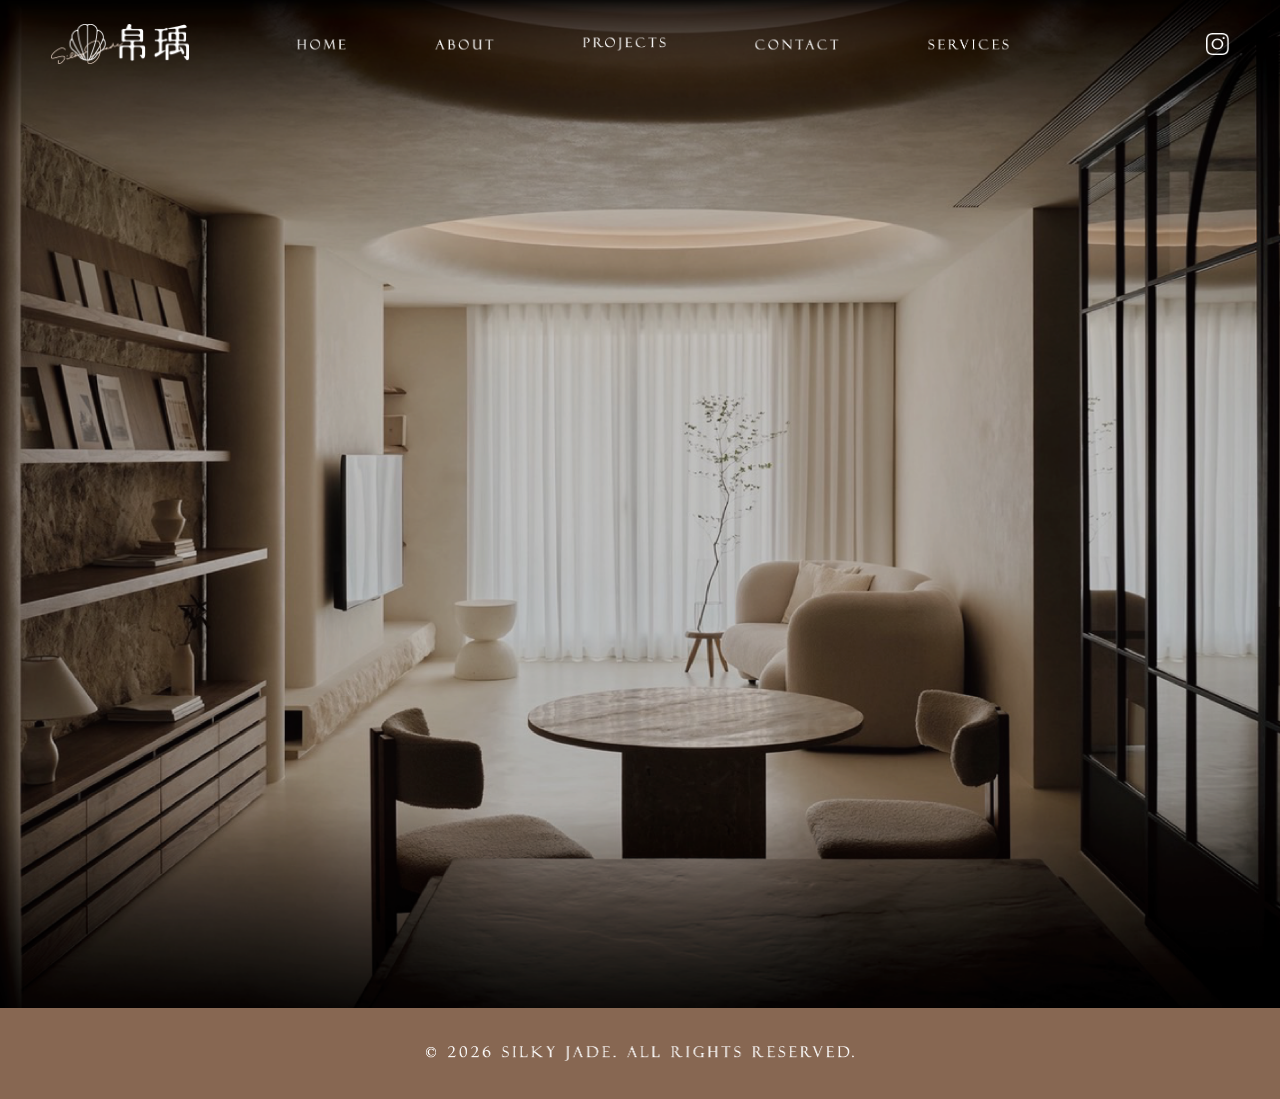
==== commit 6647a093: "feat: 完成 contact 頁面、projects 標題、services/contact 表單選單 - contact.html：套用 services 表單介面、串接 Google Maps" ====
--- a/index.html
+++ b/index.html
@@ -63,10 +63,8 @@
     </section>
 
     <!-- Footer -->
-    <footer>
-        <div class="footer-content">
-            <img src="home_png/HOME_@2026-t.png" alt="© 2026 SILKY JADE. ALL RIGHTS RESERVED.">
-        </div>
+    <footer class="home-footer">
+        <img src="home_png/HOME_@2026-t.png" alt="© 2026 SILKY JADE. ALL RIGHTS RESERVED.">
     </footer>
 
     <!-- JavaScript -->
--- a/style.css
+++ b/style.css
@@ -214,43 +214,22 @@
 }
 
 .hero-text-bottom-left {
-    bottom: 40px;
-    left: 8%;
+    bottom: 30px;
+    left: calc(8% - 60px);
     width: clamp(150px, 15vw, 250px);
     transition-delay: 0.5s;
 }
 
 .hero-text-bottom-right {
-    bottom: 40px;
-    right: 8%;
-    width: clamp(100px, 10vw, 180px);
+    bottom: 30px;
+    right: calc(8% - 75px);
+    width: clamp(130px, 13vw, 230px);
     transition-delay: 0.8s;
 }
 
 
 /* === 4. Footer (Home Page) === */
-footer {
-    position: relative;
-    width: 100%;
-    background-image: url('home_png/HOME_Brown bottom#876752.png');
-    background-size: cover;
-    background-position: center;
-    background-repeat: no-repeat;
-    background-color: #876752;
-    padding: 1.5rem 0;
-    text-align: center;
-    z-index: 10;
-    display: flex;
-    justify-content: center;
-    align-items: center;
-}
-
-.footer-content img {
-    display: block;
-    height: 12px;
-    width: auto;
-    opacity: 0.9;
-}
+/* (使用共用 .site-footer 樣式，見下方 Footer About Page 區塊) */
 
 
 /* === 5. Responsive Styles === */
@@ -325,16 +304,14 @@
     transform: translateY(0);
 }
 
-/* Fallback: if JS hasn't loaded in 3s, show everything */
-@keyframes forceShow {
-    to {
-        opacity: 1;
-        transform: translateY(0);
-    }
-}
-
-.fade-in-up {
-    animation: forceShow 0s 3s forwards;
+/* 純 opacity 淡入（無位移），用於文字圖片 */
+.fade-in {
+    opacity: 0;
+    transition: opacity 1.6s cubic-bezier(0.25, 0.46, 0.45, 0.94);
+}
+
+.fade-in.is-visible {
+    opacity: 1;
 }
 
 /* ---------- About Global ---------- */
@@ -753,26 +730,43 @@
 /* =============================================
    Footer (About Page)
    ============================================= */
+/* ── HOME 專用 footer（只有置中版權）── */
+.home-footer {
+    background-image: url('about_png/ABOUT_Brown bottom#876752.png');
+    background-size: cover;
+    background-position: center;
+    background-color: #876752;
+    padding: 38px 4%;
+    display: flex;
+    justify-content: center;
+    align-items: center;
+}
+
+.home-footer img {
+    height: 14.5px;
+    width: auto;
+}
+
 .site-footer {
     background-image: url('about_png/ABOUT_Brown bottom#876752.png');
     background-size: cover;
     background-position: center;
     background-color: #876752;
-    padding: 30px 8%;
+    padding: 24px 4%;
     display: flex;
     justify-content: space-between;
     align-items: center;
 }
 
 .footer-left img {
-    height: 28px;
+    height: 40px;
     width: auto;
 }
 
 .footer-nav {
     display: flex;
     align-items: center;
-    gap: 30px;
+    gap: 90px;
 }
 
 .footer-nav a {
@@ -783,17 +777,1071 @@
 }
 
 .footer-nav a img {
+    height: 10px;
+    width: auto;
+}
+
+.footer-nav a:nth-child(3) img {
+    height: 13px;
+}
+
+.footer-nav a:hover {
+    opacity: 0.7;
+}
+
+.footer-right img {
+    height: 26px;
+    width: auto;
+    margin-top: 6px;
+    margin-left: 15px;
+}
+
+
+/* =============================================
+   Projects Page
+   ============================================= */
+
+.projects-main {
+    padding-top: 95px;
+}
+
+/* 每個區塊之間的留白（露出米色底色） */
+.projects-main>* {
+    margin-bottom: 75px;
+}
+
+.projects-main>*:last-child {
+    margin-bottom: 0;
+}
+
+body.projects-page .site-footer {
+    margin-top: 160px;
+}
+
+/* 全寬橫幅圖：image-1 / image-5 / image-8 */
+.project-hero,
+.project-photo-full {
+    position: relative;
+    width: 100%;
+}
+
+.project-hero img.project-photo,
+.project-photo-full img.project-photo {
+    width: 100%;
+    height: auto;
+    display: block;
+}
+
+/* 標題 caption：左下角疊圖 */
+.project-caption {
+    position: absolute;
+    bottom: 36px;
+    left: 48px;
+    color: #fff;
+}
+
+.project-caption-zh {
+    font-family: 'Noto Sans TC', sans-serif;
+    font-size: clamp(1rem, 1.6vw, 1.3rem);
+    font-weight: 500;
+    letter-spacing: 0.18em;
+    margin-bottom: 8px;
+    text-shadow: 0 1px 6px rgba(0,0,0,0.35);
+}
+
+.project-caption-en {
+    font-family: 'Playfair Display', serif;
+    font-size: clamp(1.6rem, 3vw, 2.6rem);
+    font-weight: 400;
+    font-style: italic;
+    letter-spacing: 0.06em;
+    display: flex;
+    align-items: center;
+    gap: 14px;
+    text-shadow: 0 1px 8px rgba(0,0,0,0.3);
+}
+
+.project-caption-line {
+    display: inline-block;
+    width: clamp(40px, 6vw, 80px);
+    height: 1px;
+    background: rgba(255,255,255,0.75);
+    flex-shrink: 0;
+}
+
+/* 三欄直式細節圖 */
+.project-row-3 {
+    display: flex;
+    width: 100%;
+    gap: 0;
+}
+
+.project-row-3 img {
+    width: 33.333%;
+    height: auto;
+    display: block;
+    object-fit: cover;
+}
+
+/* 兩欄直式細節圖 */
+.project-row-2 {
+    display: flex;
+    width: 100%;
+    gap: 0;
+}
+
+.project-row-2 img {
+    width: 50%;
+    height: auto;
+    display: block;
+    object-fit: cover;
+}
+
+/* 規格 + 描述文字區 */
+.project-info {
+    display: flex;
+    gap: 100px;
+    padding: 80px 10%;
+    align-items: flex-start;
+    background-color: var(--bg-color);
+}
+
+.project-specs img {
+    width: 260px;
+    height: auto;
+    display: block;
+}
+
+.project-desc {
+    flex: 1;
+}
+
+.project-desc img {
+    width: 100%;
+    max-width: 620px;
+    height: auto;
+    display: block;
+}
+
+/* =============================================
+   Project Detail Page
+   ============================================= */
+
+.project-detail-main {
+    padding-top: 120px;
+}
+
+.project-detail-full {
+    line-height: 0;
+}
+
+.project-detail-full img {
+    width: 100%;
+    height: auto;
+    display: block;
+}
+
+.project-detail-row-3 {
+    display: grid;
+    grid-template-columns: repeat(3, 1fr);
+    gap: 25px;
+    padding: 70px 8%;
+}
+
+.project-detail-row-3 img:first-child {
+    transform: translateX(-10px);
+}
+
+.project-detail-row-3 img:last-child {
+    transform: translateX(10px);
+}
+
+.project-detail-row-2 {
+    display: grid;
+    grid-template-columns: repeat(2, 1fr);
+    gap: 10px;
+    padding: 90px 9%;
+}
+
+.project-detail-row-2 img:first-child {
+    transform: translateX(-22px);
+}
+
+.project-detail-row-2 img:last-child {
+    transform: translateX(22px);
+}
+
+.project-detail-row-3 img,
+.project-detail-row-2 img {
+    width: 100%;
+    height: auto;
+    display: block;
+    object-fit: cover;
+}
+
+.project-detail-info {
+    background-color: #DDD2CA;
+    padding: 103px 6% 137px;
+}
+
+.project-detail-nav-btns {
+    display: flex;
+    justify-content: flex-end;
+    margin-bottom: 48px;
+}
+
+.project-nav-btn {
+    display: block;
+    line-height: 0;
+    transition: opacity 0.3s;
+    transform: translate(30px, -45px);
+}
+
+.project-nav-btn:hover {
+    opacity: 0.7;
+}
+
+.project-nav-btn img {
+    height: 22px;
+    width: auto;
+    display: block;
+}
+
+.project-detail-content {
+    display: flex;
+    align-items: flex-start;
+    gap: 5%;
+}
+
+.project-detail-title {
+    width: 14%;
+    flex-shrink: 0;
+    transform: translateX(30px);
+}
+
+.project-detail-title img {
+    width: 100%;
+    height: auto;
+    display: block;
+}
+
+.project-detail-specs {
+    width: 16%;
+    flex-shrink: 0;
+    transform: translate(60px, -14px);
+}
+
+.project-detail-specs img {
+    width: 100%;
+    height: auto;
+    display: block;
+}
+
+.project-detail-desc {
+    flex: 1;
+}
+
+.project-detail-desc img {
+    width: 100%;
+    max-width: 750px;
+    height: auto;
+    display: block;
+    transform: translate(55px, -19px);
+}
+
+/* Hover effect on projects page clickable photos */
+.project-photo-full a {
+    display: block;
+    line-height: 0;
+    overflow: hidden;
+}
+
+.project-photo-full a img {
+    transition: transform 0.6s cubic-bezier(0.25, 0.46, 0.45, 0.94);
+}
+
+.project-photo-full a:hover img {
+    transform: scale(1.02);
+}
+
+
+/* =============================================
+   Services Page
+   ============================================= */
+
+body.services-page {
+    background-image: url('SERVICES_png/png/SERVICES_SERVICES#F0EBE7.png');
+    background-size: cover;
+    background-position: center top;
+    background-repeat: no-repeat;
+    overflow-y: auto;
+}
+
+/* ── Main wrapper ── */
+.sv-main {
+    padding-top: 90px;
+    max-width: 1200px;
+    margin: 0 auto;
+}
+
+/* ── Hero title ── */
+.sv-hero {
+    text-align: center;
+    padding: 120px 5% 30px;
+}
+
+.sv-hero-title {
+    display: block;
+    width: clamp(200px, 25.5%, 400px);
+    height: auto;
+    margin: 0 auto;
+}
+
+/* ── Process section ── */
+.sv-process-wrap {
+    position: relative;
+    max-width: 960px;
+    margin: 0 auto;
+    padding: 20px 0 60px;
+}
+
+/* image-4 垂直時間軸 */
+.sv-tl-img {
+    position: absolute;
+    left: 50%;
+    top: 110px;
+    transform: translateX(-50%);
+    width: 25px;
+    height: auto;
+    pointer-events: none;
+    z-index: 0;
+}
+
+/* 每一對步驟（2步 + 1插圖） */
+.sv-pair {
+    display: grid;
+    grid-template-columns: 1fr 1fr;
+    align-items: start;
+    margin-bottom: 20px;
+    position: relative;
+    z-index: 1;
+}
+
+/* 插圖那一側 */
+.sv-side--illus {
+    display: flex;
+    align-items: center;
+    justify-content: flex-end;
+    padding: 30px 40px 30px 20px;
+}
+
+/* 步驟那一側 */
+.sv-side--steps {
+    display: flex;
+    flex-direction: column;
+    gap: 36px;
+    padding: 20px 20px 20px 40px;
+}
+
+/* Pair 1 步驟欄位移 */
+.sv-pair:nth-child(2) .sv-side--steps {
+    transform: translate(70px, 70px);
+}
+
+.sv-pair:nth-child(2) .sv-desc {
+    transform: translate(65px, 25px);
+}
+
+/* Pair 2（步驟在左、插圖在右）：方向對調 */
+.sv-pair:nth-child(3) .sv-side--steps {
+    padding: 20px 40px 20px 20px;
+    align-items: flex-end;
+}
+
+.sv-pair:nth-child(3) .sv-side--steps .sv-step {
+    align-items: flex-start;
+}
+
+/* step 03 整組位移 */
+.sv-pair:nth-child(3) .sv-step:first-child {
+    transform: translate(-110px, 140px);
+}
+
+/* step 03 副標題位移 */
+.sv-pair:nth-child(3) .sv-step:first-child .sv-subtitle {
+    transform: translate(70px, 20px) scale(0.85);
+    transform-origin: left top;
+}
+
+/* step 03 說明文字位移 */
+.sv-pair:nth-child(3) .sv-step:first-child .sv-desc {
+    transform: translate(70px, 35px);
+}
+
+/* step 04 整組位移 */
+.sv-pair:nth-child(3) .sv-step:last-child {
+    transform: translate(-110px, 230px);
+}
+
+/* step 04 說明文字位移 */
+.sv-pair:nth-child(3) .sv-step:last-child .sv-desc {
+    transform: translate(70px, 35px);
+}
+
+/* step 04 副標題位移 */
+.sv-pair:nth-child(3) .sv-step:last-child .sv-subtitle {
+    transform: translate(65px, 10px) scale(0.9);
+    transform-origin: left top;
+}
+
+/* step 05 整組位移 */
+.sv-pair:nth-child(4) .sv-step:first-child {
+    transform: translate(70px, 250px);
+}
+
+/* step 06 整組位移 */
+.sv-pair:nth-child(4) .sv-step:last-child {
+    transform: translate(70px, 320px);
+}
+
+/* step 05 說明文字位移 */
+.sv-pair:nth-child(4) .sv-step:first-child .sv-desc {
+    transform: translate(66px, 10px);
+}
+
+/* step 06 說明文字縮小 */
+.sv-pair:nth-child(4) .sv-step:last-child .sv-desc {
+    transform: translate(69px, 7px) scale(0.45);
+    transform-origin: left top;
+}
+
+.sv-pair:nth-child(3) .sv-side--illus {
+    justify-content: flex-start;
+    padding: 30px 20px 30px 40px;
+}
+
+/* Pair 1 插圖往左偏移 */
+.sv-pair:nth-child(2) .sv-illus-img {
+    transform: translate(-150px, 140px);
+    max-width: 300px;
+    width: 95%;
+}
+
+/* 插圖尺寸 */
+.sv-illus-img {
+    max-width: 220px;
+    width: 75%;
+    height: auto;
+    display: block;
+}
+
+.sv-illus-floor {
+    max-width: 320px;
+    transform: translate(135px, 260px);
+}
+
+.sv-illus-room {
+    max-width: 700px;
+    transform: translate(-135px, 290px) scaleX(1.1);
+}
+
+/* 每個步驟 */
+.sv-step {
+    display: flex;
+    flex-direction: column;
+}
+
+/* 步驟號碼 + 標題（同一行） */
+.sv-step-head {
+    display: flex;
+    align-items: center;
+    gap: 25px;
+    margin-bottom: 8px;
+}
+
+.sv-num {
+    height: 34px;
+    width: auto;
+    display: block;
+    flex-shrink: 0;
+}
+
+/* step 01 數字維持較大 */
+.sv-pair:nth-child(2) .sv-step:first-child .sv-num {
+    height: 36px;
+}
+
+.sv-title {
+    height: 26px;
+    width: auto;
+    display: block;
+    transform: translateX(-8px);
+}
+
+/* step 01 標題不位移 */
+.sv-pair:nth-child(2) .sv-step:first-child .sv-title {
+    transform: none;
+}
+
+/* step 02 整組往下 */
+.sv-pair:nth-child(2) .sv-step:last-child {
+    transform: translateY(78px);
+}
+
+/* 副標題 */
+.sv-subtitle {
+    width: auto;
+    max-width: 100%;
+    height: auto;
+    display: block;
+    margin-bottom: 6px;
+}
+
+/* 說明文字 */
+.sv-desc {
+    width: auto;
+    max-width: 100%;
+    height: auto;
+    display: block;
+}
+
+/* ── CONTACT PAGE ── */
+body.contact-page .sv-form {
+    transform: translateX(-35px);
+}
+
+body.contact-page {
+    background-image: url('CONTACT_png/CONTACT/png/CONTACT#F0EBE7.png');
+    background-size: cover;
+    background-position: center top;
+    background-repeat: no-repeat;
+}
+
+.ct-main {
+    padding-top: var(--header-height);
+}
+
+/* ── CONTACT 表單區 ── */
+.ct-form-section {
+    padding: 80px 8% 100px;
+    max-width: 1300px;
+    margin: 0 auto;
+    text-align: center;
+}
+
+.ct-title {
+    font-family: 'Cormorant Garamond', serif;
+    font-size: clamp(2.8rem, 6vw, 5rem);
+    font-weight: 400;
+    letter-spacing: 0.35em;
+    color: #8B6B52;
+    margin-bottom: 48px;
+}
+
+.ct-intro {
+    font-family: 'Noto Sans TC', sans-serif;
+    font-size: clamp(0.9rem, 1.5vw, 1.05rem);
+    line-height: 2.4;
+    letter-spacing: 0.08em;
+    color: #5C4D42;
+    margin-bottom: 72px;
+}
+
+/* ── FORM ── */
+.ct-form {
+    text-align: left;
+}
+
+.ct-row {
+    display: grid;
+    gap: 0 40px;
+    margin-bottom: 0;
+}
+
+.ct-row--4 { grid-template-columns: repeat(4, 1fr); }
+.ct-row--3 { grid-template-columns: repeat(3, 1fr); }
+
+.ct-field {
+    padding-top: 36px;
+    display: flex;
+    flex-direction: column;
+}
+
+.ct-field label {
+    font-family: 'Noto Sans TC', sans-serif;
+    font-size: 0.9rem;
+    letter-spacing: 0.05em;
+    color: #7A6050;
+    margin-bottom: 14px;
+    display: block;
+}
+
+.ct-optional {
+    font-size: 0.8rem;
+    color: #9E8575;
+}
+
+.ct-input-wrap {
+    position: relative;
+    border-bottom: 1px solid #9E8575;
+    padding-bottom: 10px;
+    display: flex;
+    align-items: center;
+}
+
+.ct-input-wrap input,
+.ct-input-wrap select {
+    flex: 1;
+    background: transparent;
+    border: none;
+    outline: none;
+    font-family: 'Noto Sans TC', sans-serif;
+    font-size: 0.95rem;
+    color: #5C4D42;
+    padding: 4px 0;
+    min-width: 0;
+    appearance: none;
+    -webkit-appearance: none;
+}
+
+.ct-select-wrap select {
+    cursor: pointer;
+    padding-right: 20px;
+}
+
+.ct-arrow {
+    pointer-events: none;
+    color: #9E8575;
+    font-size: 1rem;
+    line-height: 1;
+    margin-left: 4px;
+}
+
+/* SUBMIT */
+.ct-submit {
+    margin-top: 80px;
+    display: flex;
+    justify-content: center;
+}
+
+.ct-submit button {
+    background: #7A6050;
+    color: #F0EBE7;
+    border: none;
+    padding: 14px 52px;
+    font-family: 'Cormorant Garamond', serif;
+    font-size: 1.1rem;
+    letter-spacing: 0.3em;
+    cursor: pointer;
+    transition: background 0.25s;
+}
+
+.ct-submit button:hover {
+    background: #5C4D42;
+}
+
+/* ── INFORMATION 區 ── */
+.ct-info-section {
+    padding: 80px 8% 100px;
+    max-width: 1300px;
+    margin: 0 auto;
+}
+
+.ct-info-title {
+    text-align: center;
+    margin-top: 140px;
+    margin-bottom: 80px;
+}
+
+.ct-info-title img {
+    height: clamp(27px, 3.6vw, 47px);
+    width: auto;
+}
+
+.ct-info-body {
+    display: flex;
+    align-items: flex-start;
+    gap: 60px;
+}
+
+.ct-info-left {
+    flex: 0 0 auto;
+    width: 550px;
+    margin-left: 50px;
+}
+
+.ct-info-logo {
+    margin-top: 90px;
+    margin-left: -110px;
+    margin-bottom: 40px;
+}
+
+.ct-info-logo img {
+    height: 55px;
+    width: auto;
+}
+
+.ct-info-list {
+    list-style: none;
+    margin-top: 15px;
+    margin-left: -115px;
+    margin-bottom: 40px;
+}
+
+.ct-info-list li {
+    display: flex;
+    align-items: baseline;
+    gap: 12px;
+    margin-bottom: 14px;
+    font-family: 'Noto Sans TC', sans-serif;
+    font-size: 1.2rem;
+    color: #5C4D42;
+    line-height: 1.8;
+}
+
+.ct-info-key {
+    font-weight: 400;
+    display: inline-block;
+    width: 72px;
+    color: #7A6050;
+}
+
+.ct-info-sep {
+    color: #9E8575;
+}
+
+.ct-info-val {
+    font-weight: 500;
+}
+
+.ct-social {
+    display: flex;
+    gap: 16px;
+    align-items: center;
+    margin-left: -110px;
+}
+
+.ct-social a img {
+    height: 32px;
+    width: auto;
+    transition: opacity 0.2s;
+}
+
+.ct-social a:hover img {
+    opacity: 0.7;
+}
+
+.ct-info-right {
+    flex: 1;
+}
+
+.ct-map-img {
+    width: 100%;
+    height: auto;
+    display: block;
+}
+
+.ct-map-iframe {
+    width: 165%;
+    height: 420px;
+    border: none;
+    display: block;
+    margin-left: -35%;
+    margin-top: 60px;
+}
+
+/* Responsive */
+@media (max-width: 900px) {
+    .ct-row--4 { grid-template-columns: repeat(2, 1fr); }
+    .ct-row--3 { grid-template-columns: repeat(2, 1fr); }
+
+    .ct-info-body {
+        flex-direction: column;
+    }
+
+    .ct-info-left {
+        width: 100%;
+    }
+}
+
+@media (max-width: 600px) {
+    .ct-row--4,
+    .ct-row--3 { grid-template-columns: 1fr; }
+}
+
+/* ── CONTACT 區 ── */
+.sv-contact {
+    max-width: 1200px;
+    margin: 320px auto 0;
+    padding: 60px 6% 80px;
+    text-align: center;
+}
+
+.sv-contact-title {
+    display: block;
+    width: clamp(240px, 28%, 440px);
+    height: auto;
+    margin: -270px auto 94px;
+}
+
+.sv-contact-intro {
+    display: block;
+    width: clamp(360px, 75%, 800px);
+    height: auto;
+    margin: 60px auto 50px;
+}
+
+/* Form */
+.sv-form {
+    text-align: left;
+    max-width: 1500px;
+    margin: 180px auto 0;
+    display: grid;
+    grid-template-columns: repeat(4, 1fr);
+    column-gap: 43px;
+}
+
+.sv-form-row {
+    display: contents;
+}
+
+.sv-form-row--3 {
+    display: contents;
+}
+
+.sv-form-field {
+    display: flex;
+    flex-direction: column;
+    padding-top: 34px;
+    justify-content: space-between;
+}
+
+.sv-form-field label {
+    display: block;
+    margin-bottom: 16px;
+}
+
+.sv-form-field label img {
+    display: block;
+    height: 22px;
+    width: auto;
+}
+
+/* LINE ID / E-mail 圖片較大，單獨縮小 */
+.sv-form-field label img[alt="LINE ID"],
+.sv-form-field label img[alt="E-mail"] {
+    height: 18px;
+}
+
+/* 輸入框包裝（帶底線） */
+.sv-input-wrap {
+    display: flex;
+    align-items: center;
+    border-bottom: 1px solid #9E8575;
+    padding-bottom: 11px;
+}
+
+.sv-input-wrap input {
+    flex: 1;
+    background: transparent;
+    border: none;
+    outline: none;
+    font-family: var(--font-sans);
+    font-size: 17px;
+    color: #5C4D42;
+    padding: 6px 0;
+    min-width: 0;
+}
+
+/* 下拉三角 */
+.sv-tri {
     height: 9px;
     width: auto;
-}
-
-.footer-nav a:hover {
-    opacity: 0.7;
-}
-
-.footer-right img {
-    height: 18px;
+    display: block;
+    flex-shrink: 0;
+    margin-left: 6px;
+}
+
+.sv-form-submit {
+    grid-column: 1 / -1;
+    margin-top: 112px;
+    display: flex;
+    justify-content: center;
+}
+
+.sv-form-submit button {
+    background: none;
+    border: none;
+    cursor: pointer;
+    padding: 0;
+    transition: opacity 0.3s;
+}
+
+.sv-form-submit button:hover {
+    opacity: 0.75;
+}
+
+.sv-form-submit button img {
+    display: block;
+    height: 46px;
     width: auto;
+}
+
+/* ── Select 單選 ── */
+.sv-select {
+    flex: 1;
+    background: transparent;
+    border: none;
+    outline: none;
+    font-family: var(--font-sans);
+    font-size: 17px;
+    color: #5C4D42;
+    padding: 6px 0;
+    min-width: 0;
+    appearance: none;
+    -webkit-appearance: none;
+    cursor: pointer;
+}
+
+/* ── Multi-select 複選 ── */
+.sv-multiselect-wrap {
+    position: relative;
+    flex-direction: column;
+    align-items: stretch;
+}
+
+.sv-multiselect-wrap input[type="hidden"] {
+    position: absolute;
+    height: 0;
+    width: 0;
+    pointer-events: none;
+}
+
+.sv-multiselect-trigger {
+    display: flex;
+    align-items: center;
+    cursor: pointer;
+    user-select: none;
+}
+
+.sv-multiselect-text {
+    flex: 1;
+    font-family: var(--font-sans);
+    font-size: 17px;
+    color: #5C4D42;
+    padding: 6px 0;
+    min-height: 1.4em;
+    white-space: nowrap;
+    overflow: hidden;
+    text-overflow: ellipsis;
+    letter-spacing: 0.04em;
+}
+
+.sv-multiselect-dropdown {
+    display: none;
+    position: absolute;
+    top: calc(100% + 1px);
+    left: 0;
+    right: 0;
+    background: #FAF7F4;
+    border-top: 1.5px solid #B09A87;
+    border-bottom: 1px solid #C8B5A4;
+    border-left: 1px solid #C8B5A4;
+    border-right: 1px solid #C8B5A4;
+    z-index: 200;
+    max-height: 260px;
+    overflow-y: auto;
+    box-shadow: 0 8px 24px rgba(90, 65, 50, 0.08);
+}
+
+.sv-multiselect-dropdown::-webkit-scrollbar {
+    width: 4px;
+}
+.sv-multiselect-dropdown::-webkit-scrollbar-track {
+    background: #F0EBE7;
+}
+.sv-multiselect-dropdown::-webkit-scrollbar-thumb {
+    background: #C4A98A;
+    border-radius: 2px;
+}
+
+.sv-multiselect-wrap.ms-open .sv-multiselect-dropdown {
+    display: block;
+}
+
+.sv-ms-option {
+    display: flex;
+    align-items: center;
+    gap: 12px;
+    padding: 10px 18px;
+    cursor: pointer;
+    font-family: var(--font-sans);
+    font-size: 13.5px;
+    color: #6B5344;
+    letter-spacing: 0.06em;
+    border-bottom: 1px solid rgba(180, 155, 130, 0.2);
+    transition: background 0.15s;
+}
+
+.sv-ms-option:last-child {
+    border-bottom: none;
+}
+
+.sv-ms-option:hover {
+    background: #F0E8E0;
+    color: #4A3328;
+}
+
+.sv-ms-option input[type="checkbox"] {
+    appearance: none;
+    -webkit-appearance: none;
+    width: 13px;
+    height: 13px;
+    border: 1px solid #9E8575;
+    border-radius: 2px;
+    flex-shrink: 0;
+    cursor: pointer;
+    position: relative;
+    background: transparent;
+    transition: background 0.15s, border-color 0.15s;
+}
+
+.sv-ms-option input[type="checkbox"]:checked {
+    background: #7A6050;
+    border-color: #7A6050;
+}
+
+.sv-ms-option input[type="checkbox"]:checked::after {
+    content: '';
+    position: absolute;
+    left: 3px;
+    top: 1px;
+    width: 5px;
+    height: 8px;
+    border: 1.5px solid #FAF7F4;
+    border-top: none;
+    border-left: none;
+    transform: rotate(45deg);
+}
+
+/* 單選選項（無 checkbox） */
+.sv-ms-single {
+    padding-left: 18px;
+}
+
+.sv-ms-single.is-selected {
+    color: #7A6050;
+    font-weight: 500;
+    background: #EDE4DA;
+}
+
+/* ── Footer ── */
+body.services-page .site-footer {
+    margin-top: 130px;
+}
+
+body.contact-page .site-footer {
+    margin-top: 145px;
 }
 
 
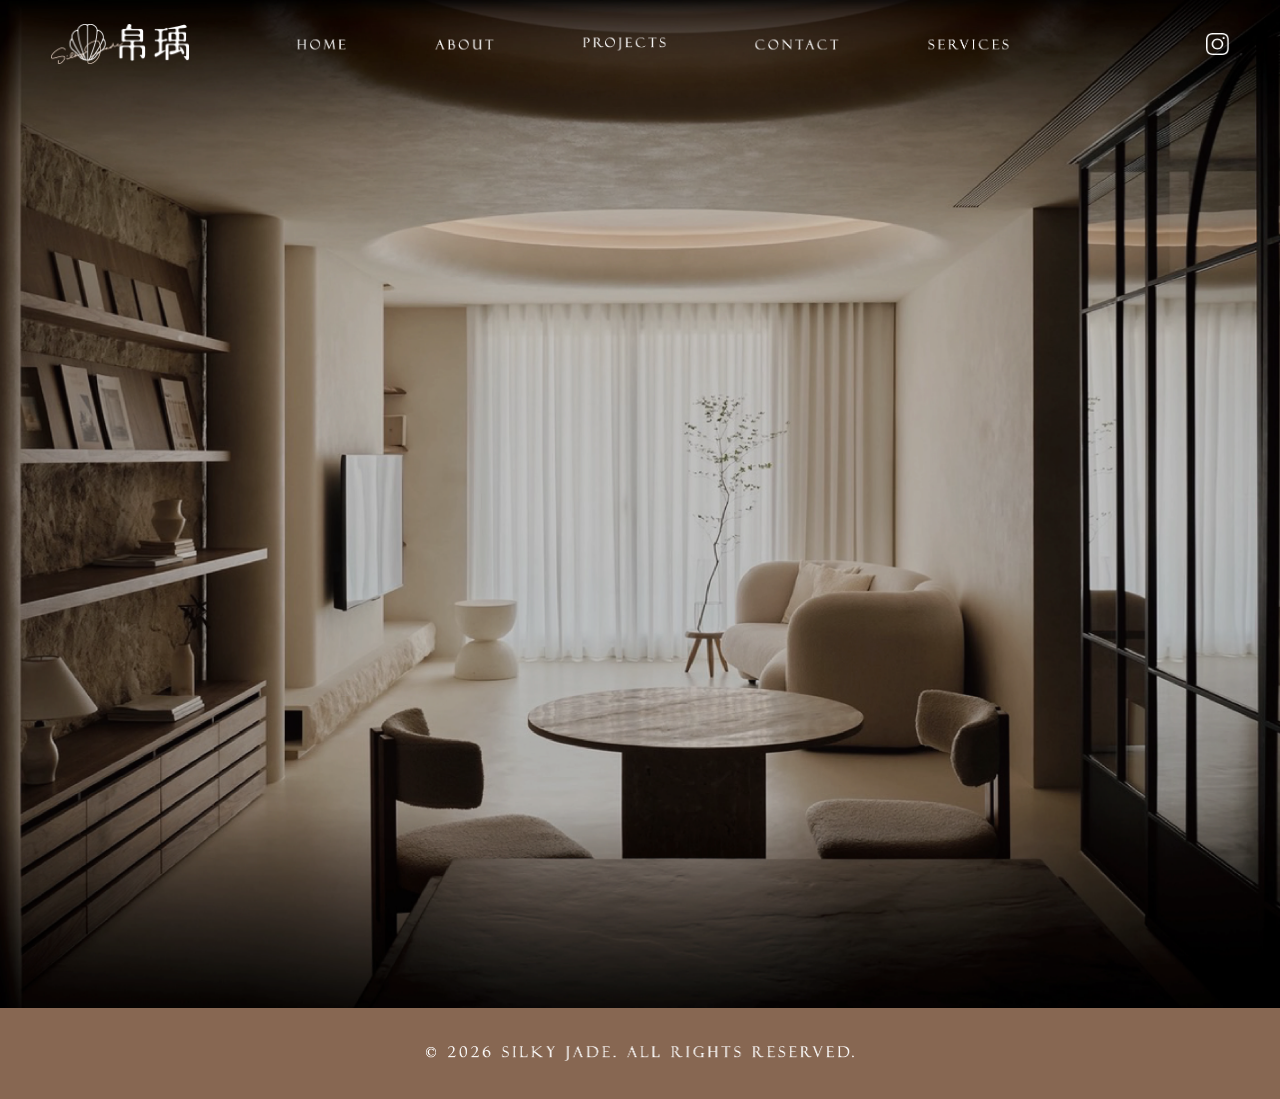
==== commit 66cd75d4: "feat: 更新所有頁面 HTML 並新增素材圖檔 Co-Authored-By: Claude Sonnet 4.6 <noreply@anthropic.com>" ====
--- a/index.html
+++ b/index.html
@@ -10,61 +10,64 @@
     <!-- Google Fonts -->
     <link rel="preconnect" href="https://fonts.googleapis.com">
     <link rel="preconnect" href="https://fonts.gstatic.com" crossorigin>
-    <link
-        href="https://fonts.googleapis.com/css2?family=Noto+Sans+TC:wght@300;400;500&family=Noto+Serif+TC:wght@300;400&family=Playfair+Display:ital,wght@0,400;0,500;1,400&display=swap"
-        rel="stylesheet">
+    <link rel="preload" href="https://fonts.googleapis.com/css2?family=Noto+Sans+TC:wght@300;400;500&family=Noto+Serif+TC:wght@300;400&family=Playfair+Display:ital,wght@0,400;0,500;1,400&display=swap" as="style" onload="this.onload=null;this.rel='stylesheet'">
+    <noscript><link rel="stylesheet" href="https://fonts.googleapis.com/css2?family=Noto+Sans+TC:wght@300;400;500&family=Noto+Serif+TC:wght@300;400&family=Playfair+Display:ital,wght@0,400;0,500;1,400&display=swap"></noscript>
 
+    <link rel="preload" href="home_png/HOME.webp" as="image" fetchpriority="high">
     <!-- CSS -->
     <link rel="stylesheet" href="style.css">
 </head>
 
-<body>
+<body class="home-page">
 
     <!-- Header & Navbar -->
     <header>
         <!-- Left: Logo -->
         <a href="/" class="logo-link">
-            <img src="home_png/HOME_LOGO.png" alt="帛瑪 Silky Jade LOGO">
+            <img fetchpriority="high" decoding="async" src="home_png/HOME_LOGO.webp" alt="帛瑪 Silky Jade LOGO">
         </a>
 
         <!-- Center: Nav (純圖片，無文字) -->
         <nav class="main-nav">
-            <a href="index.html"><img src="home_png/HOME_HOME-t.png" alt="HOME"></a>
-            <a href="about.html"><img src="home_png/HOME_ABOUT-t.png" alt="ABOUT"></a>
-            <a href="projects.html"><img src="home_png/HOME_PROJECTS-t.png" alt="PROJECTS"></a>
-            <a href="contact.html"><img src="home_png/HOME_CONTACT-t.png" alt="CONTACT"></a>
-            <a href="services.html"><img src="home_png/HOME_SERVICES-t.png" alt="SERVICES"></a>
+            <a href="index.html"><img decoding="async" src="home_png/HOME_HOME-t.webp" alt="HOME"></a>
+            <a href="about.html"><img decoding="async" src="home_png/HOME_ABOUT-t.webp" alt="ABOUT"></a>
+            <a href="projects.html"><img decoding="async" src="home_png/HOME_PROJECTS-t.webp" alt="PROJECTS"></a>
+            <a href="contact.html"><img decoding="async" src="home_png/HOME_CONTACT-t.webp" alt="CONTACT"></a>
+            <a href="services.html"><img decoding="async" src="home_png/HOME_SERVICES-t.webp" alt="SERVICES"></a>
         </nav>
 
+        <!-- Hamburger (Mobile Only) -->
+        <button class="mobile-menu-toggle" aria-label="選單"><span></span><span></span><span></span></button>
+
         <!-- Right: IG Icon -->
-        <a href="https://www.instagram.com/" target="_blank" class="ig-link" aria-label="Instagram">
-            <img src="home_png/HOME_IGICON.png" alt="Instagram">
+        <a href="https://www.instagram.com/silkyjade2023?igsh=Z3oxdTZscGZrMTJu&utm_source=qr" target="_blank" class="ig-link" aria-label="Instagram">
+            <img decoding="async" src="home_png/HOME_IGICON.webp" alt="Instagram">
         </a>
     </header>
 
     <!-- Hero Section -->
     <section class="hero">
         <div class="hero-image-wrapper">
-            <img src="home_png/HOME.png" alt="Silky Jade Interior Design Context" class="hero-bg-img">
+            <img fetchpriority="high" decoding="async" src="home_png/HOME.webp" alt="Silky Jade Interior Design Context" class="hero-bg-img">
         </div>
 
         <!-- Text Elements (Absolutely Positioned Images) -->
         <div class="hero-slogan-center">
-            <img src="home_png/HOME_Designed with-t.png" alt="Designed with warmth. Crafted with care.">
+            <img loading="lazy" decoding="async" src="home_png/HOME_Designed with-t.webp" alt="Designed with warmth. Crafted with care.">
         </div>
 
         <div class="hero-text-bottom-left">
-            <img src="home_png/HOME_silkyjade-t.png" alt="Silky Jade Interior Design Co. Ltd.">
+            <img loading="lazy" decoding="async" src="home_png/HOME_silkyjade-t.webp" alt="Silky Jade Interior Design Co. Ltd.">
         </div>
 
         <div class="hero-text-bottom-right">
-            <img src="home_png/HOME_t-t.png" alt="溫度設計 | 細節落地">
+            <img loading="lazy" decoding="async" src="home_png/HOME_t-t.webp" alt="溫度設計 | 細節落地">
         </div>
     </section>
 
     <!-- Footer -->
     <footer class="home-footer">
-        <img src="home_png/HOME_@2026-t.png" alt="© 2026 SILKY JADE. ALL RIGHTS RESERVED.">
+        <img loading="lazy" decoding="async" src="home_png/HOME_@2026-t.webp" alt="© 2026 SILKY JADE. ALL RIGHTS RESERVED.">
     </footer>
 
     <!-- JavaScript -->
--- a/style.css
+++ b/style.css
@@ -232,18 +232,85 @@
 /* (使用共用 .site-footer 樣式，見下方 Footer About Page 區塊) */
 
 
-/* === 5. Responsive Styles === */
+/* === 5. Mobile Menu Toggle Button === */
+.mobile-menu-toggle {
+    display: none;
+    flex-direction: column;
+    justify-content: space-between;
+    width: 22px;
+    height: 16px;
+    background: transparent;
+    border: none;
+    cursor: pointer;
+    padding: 0;
+    z-index: 1001;
+    flex-shrink: 0;
+}
+
+.mobile-menu-toggle span {
+    display: block;
+    width: 100%;
+    height: 1.5px;
+    background: #5C4D42;
+    transition: transform 0.3s ease, opacity 0.3s ease;
+}
+
+/* Home page: 漢堡線用白色（header 是透明疊深色圖） */
+body.home-page .mobile-menu-toggle span {
+    background: #fff;
+}
+
+.mobile-menu-toggle.open span:nth-child(1) {
+    transform: translateY(7.25px) rotate(45deg);
+}
+.mobile-menu-toggle.open span:nth-child(2) {
+    opacity: 0;
+}
+.mobile-menu-toggle.open span:nth-child(3) {
+    transform: translateY(-7.25px) rotate(-45deg);
+}
+
+
+/* === 6. Responsive Styles === */
 @media (max-width: 768px) {
     header {
-        padding: 20px 5%;
-    }
-
+        padding: 18px 5%;
+    }
+
+    .mobile-menu-toggle {
+        display: flex;
+    }
+
+    /* 手機版導覽：全螢幕覆蓋，點漢堡才展開 */
     .main-nav {
-        gap: 20px;
+        position: fixed;
+        top: 0;
+        left: 0;
+        width: 100%;
+        height: 100vh;
+        background: rgba(249, 246, 242, 0.97);
+        flex-direction: column;
+        justify-content: center;
+        align-items: center;
+        gap: 36px;
+        opacity: 0;
+        pointer-events: none;
+        transform: none;
+        transition: opacity 0.3s ease;
+        z-index: 999;
+    }
+
+    .main-nav.menu-open {
+        opacity: 1;
+        pointer-events: auto;
     }
 
     .main-nav a img {
-        height: 12px;
+        height: 15px !important;
+    }
+
+    .main-nav a:nth-child(3) img {
+        height: 18px !important;
     }
 
     .logo-link img {
@@ -1614,6 +1681,7 @@
     flex-direction: column;
     padding-top: 34px;
     justify-content: space-between;
+    min-width: 0;
 }
 
 .sv-form-field label {
@@ -1722,10 +1790,14 @@
     align-items: center;
     cursor: pointer;
     user-select: none;
+    flex: 1;
+    min-width: 0;
+    overflow: hidden;
 }
 
 .sv-multiselect-text {
     flex: 1;
+    min-width: 0;
     font-family: var(--font-sans);
     font-size: 17px;
     color: #5C4D42;
@@ -1917,4 +1989,405 @@
         justify-content: center;
         gap: 15px;
     }
+}
+
+
+/* =============================================
+   COMPREHENSIVE MOBILE FIXES
+   ============================================= */
+@media (max-width: 768px) {
+
+    /* 防止橫向溢出 */
+    html, body {
+        overflow-x: hidden;
+        max-width: 100%;
+    }
+
+    /* ══════════════════════════════════════════
+       HOME：導覽列深色背景（白色圖示才看得到）
+    ══════════════════════════════════════════ */
+    body.home-page .main-nav {
+        background: rgba(30, 25, 22, 0.96);
+    }
+
+    /* ══════════════════════════════════════════
+       ABOUT：Section 1 — OUR CONCEPT
+    ══════════════════════════════════════════ */
+    .concept-section {
+        padding: 0 !important;
+        overflow: hidden;
+    }
+
+    .concept-section .row {
+        flex-direction: column !important;
+        flex-wrap: wrap !important;
+        gap: 0 !important;
+    }
+
+    .concept-left {
+        width: 100% !important;
+        padding-top: 100px !important;
+        padding-left: 6% !important;
+        padding-right: 6% !important;
+    }
+
+    .concept-img-wrapper {
+        width: 55% !important;
+        height: auto !important;
+    }
+
+    .concept-img-wrapper::before {
+        display: none;
+    }
+
+    .concept-text {
+        position: static !important;
+        left: auto !important;
+        top: auto !important;
+        margin-top: 28px;
+    }
+
+    .concept-text .section-title-img {
+        width: 130px !important;
+        height: auto !important;
+        margin-bottom: 16px;
+    }
+
+    .concept-text .section-text-img {
+        width: 100% !important;
+        max-width: 100% !important;
+        margin-top: 16px !important;
+    }
+
+    .concept-right {
+        width: 100% !important;
+        margin-top: 32px !important;
+    }
+
+    .concept-table-img {
+        width: 100% !important;
+        height: 280px !important;
+        object-fit: cover;
+    }
+
+    /* ══════════════════════════════════════════
+       ABOUT：Section 2 — TOUCHING
+    ══════════════════════════════════════════ */
+    .touching-section {
+        padding: 40px 6% 40px !important;
+    }
+
+    .touching-section .row {
+        flex-direction: column !important;
+        flex-wrap: wrap !important;
+    }
+
+    .touching-left {
+        width: 100% !important;
+    }
+
+    .touching-arch-wrapper {
+        width: 100% !important;
+    }
+
+    .touching-color-block {
+        display: none;
+    }
+
+    .touching-arch-img {
+        width: 100% !important;
+        height: 320px !important;
+        object-fit: cover;
+    }
+
+    .touching-right {
+        width: 100% !important;
+        margin-top: 28px !important;
+    }
+
+    .touching-content-wrapper {
+        width: 100% !important;
+        margin-left: 0 !important;
+        margin-top: 0 !important;
+    }
+
+    .touching-plant-img {
+        width: 40% !important;
+        height: auto !important;
+        margin-left: 0 !important;
+        margin-top: 0 !important;
+        margin-bottom: 20px !important;
+    }
+
+    .touching-content-wrapper .section-text-img {
+        width: 100% !important;
+        max-width: 100% !important;
+        margin-left: 0 !important;
+    }
+
+    .comfortable-title-img {
+        width: 60% !important;
+        margin-left: 0 !important;
+        margin-top: 20px !important;
+    }
+
+    /* ══════════════════════════════════════════
+       ABOUT：Section 3 — HERE
+    ══════════════════════════════════════════ */
+    .here-section {
+        padding: 40px 0 40px 0 !important;
+        overflow: hidden;
+    }
+
+    .here-section .row {
+        flex-direction: column !important;
+        flex-wrap: wrap !important;
+    }
+
+    .here-left {
+        width: 100% !important;
+        padding-left: 6% !important;
+        padding-top: 0 !important;
+    }
+
+    .here-text {
+        position: static !important;
+        left: auto !important;
+        top: auto !important;
+        margin-top: 0 !important;
+    }
+
+    .here-title-img {
+        position: static !important;
+        top: auto !important;
+        width: 70px !important;
+        margin-bottom: 16px;
+    }
+
+    .here-text .section-text-img {
+        position: static !important;
+        top: auto !important;
+        width: 85% !important;
+    }
+
+    .here-right {
+        width: 100% !important;
+        margin-top: 28px !important;
+    }
+
+    .here-img-wrapper::before {
+        display: none;
+    }
+
+    .here-sofa-img {
+        width: 100% !important;
+        height: 280px !important;
+        object-fit: cover;
+        top: 0 !important;
+    }
+
+    /* ══════════════════════════════════════════
+       ABOUT：Section 4 — INTRODUCTION
+       核心修法：把絕對定位全部改回正常流
+    ══════════════════════════════════════════ */
+    .section-intro {
+        display: flex !important;
+        flex-direction: column !important;
+        position: static !important;
+        margin-top: 40px !important;
+        margin-bottom: 60px !important;
+        overflow: hidden;
+    }
+
+    .intro-bg-img {
+        position: static !important;
+        width: 100% !important;
+        height: 280px !important;
+        object-fit: cover;
+        object-position: center top;
+    }
+
+    .intro-left-overlay {
+        display: none !important;
+    }
+
+    .img-vertical-text,
+    .img-signature-side,
+    .img-signature {
+        display: none !important;
+    }
+
+    .intro-right {
+        position: static !important;
+        width: 100% !important;
+        height: auto !important;
+        padding: 32px 6% !important;
+        display: flex !important;
+        flex-direction: column !important;
+        gap: 20px !important;
+        background-color: #F0EAE4;
+        justify-content: flex-start !important;
+    }
+
+    .img-eng-quote {
+        position: static !important;
+        width: 100% !important;
+        max-width: 100% !important;
+        left: auto !important;
+        top: auto !important;
+    }
+
+    .img-zh-quote {
+        position: static !important;
+        width: 100% !important;
+        max-width: 100% !important;
+        left: auto !important;
+        top: auto !important;
+    }
+
+    .director-row {
+        position: static !important;
+        left: auto !important;
+        top: auto !important;
+        margin-top: 0 !important;
+        gap: 16px;
+    }
+
+    .img-director-desc {
+        position: static !important;
+        width: 100% !important;
+        max-width: 100% !important;
+        transform: none !important;
+        left: auto !important;
+        top: auto !important;
+    }
+
+    /* ══════════════════════════════════════════
+       SERVICES：流程步驟
+    ══════════════════════════════════════════ */
+    .sv-process-wrap {
+        padding: 20px 6% 40px !important;
+    }
+
+    .sv-tl-img {
+        display: none !important;
+    }
+
+    .sv-pair {
+        display: flex !important;
+        flex-direction: column !important;
+        margin-bottom: 0 !important;
+    }
+
+    .sv-side--illus {
+        display: none !important;
+    }
+
+    .sv-side--steps {
+        padding: 0 !important;
+        width: 100% !important;
+        gap: 28px !important;
+    }
+
+    /* 清掉所有步驟的 transform 偏移 */
+    .sv-pair .sv-side--steps,
+    .sv-pair .sv-step,
+    .sv-pair .sv-desc,
+    .sv-pair .sv-subtitle {
+        transform: none !important;
+    }
+
+    .sv-step {
+        padding: 20px 0;
+        border-bottom: 1px solid rgba(156, 133, 117, 0.2);
+    }
+
+    .sv-num {
+        height: 28px !important;
+    }
+
+    .sv-title {
+        height: 20px !important;
+        transform: none !important;
+    }
+
+    .sv-subtitle,
+    .sv-desc {
+        width: 100% !important;
+        max-width: 100% !important;
+        margin-top: 10px;
+    }
+
+    /* ══════════════════════════════════════════
+       SERVICES / CONTACT：表單單欄
+    ══════════════════════════════════════════ */
+    .sv-contact {
+        margin-top: 60px !important;
+        padding: 0 6% 60px !important;
+    }
+
+    .sv-contact-title {
+        width: 60% !important;
+        min-width: 0 !important;
+        margin: -40px auto 40px !important;
+    }
+
+    .sv-contact-intro {
+        width: 100% !important;
+        min-width: 0 !important;
+        margin: 0 auto 30px !important;
+    }
+
+    .sv-form {
+        transform: none !important;
+        grid-template-columns: 1fr !important;
+        margin-top: 20px !important;
+        column-gap: 0 !important;
+    }
+
+    /* 第三排備註欄的 span 2 在單欄下要重置 */
+    .sv-form-field[style*="grid-column"] {
+        grid-column: 1 !important;
+    }
+
+    /* ══════════════════════════════════════════
+       CONTACT：資訊 & 地圖區
+    ══════════════════════════════════════════ */
+    .ct-info-body {
+        flex-direction: column !important;
+        gap: 30px !important;
+    }
+
+    .ct-info-left {
+        width: 100% !important;
+        margin-left: 0 !important;
+    }
+
+    .ct-info-logo {
+        margin-left: 0 !important;
+        margin-top: 20px !important;
+    }
+
+    .ct-info-list {
+        margin-left: 0 !important;
+    }
+
+    .ct-social {
+        margin-left: 0 !important;
+    }
+
+    .ct-map-iframe {
+        width: 100% !important;
+        margin-left: 0 !important;
+        margin-top: 20px !important;
+        height: 300px !important;
+    }
+
+    /* ══════════════════════════════════════════
+       Footer 間距
+    ══════════════════════════════════════════ */
+    body.services-page .site-footer,
+    body.contact-page .site-footer {
+        margin-top: 40px;
+    }
 }
